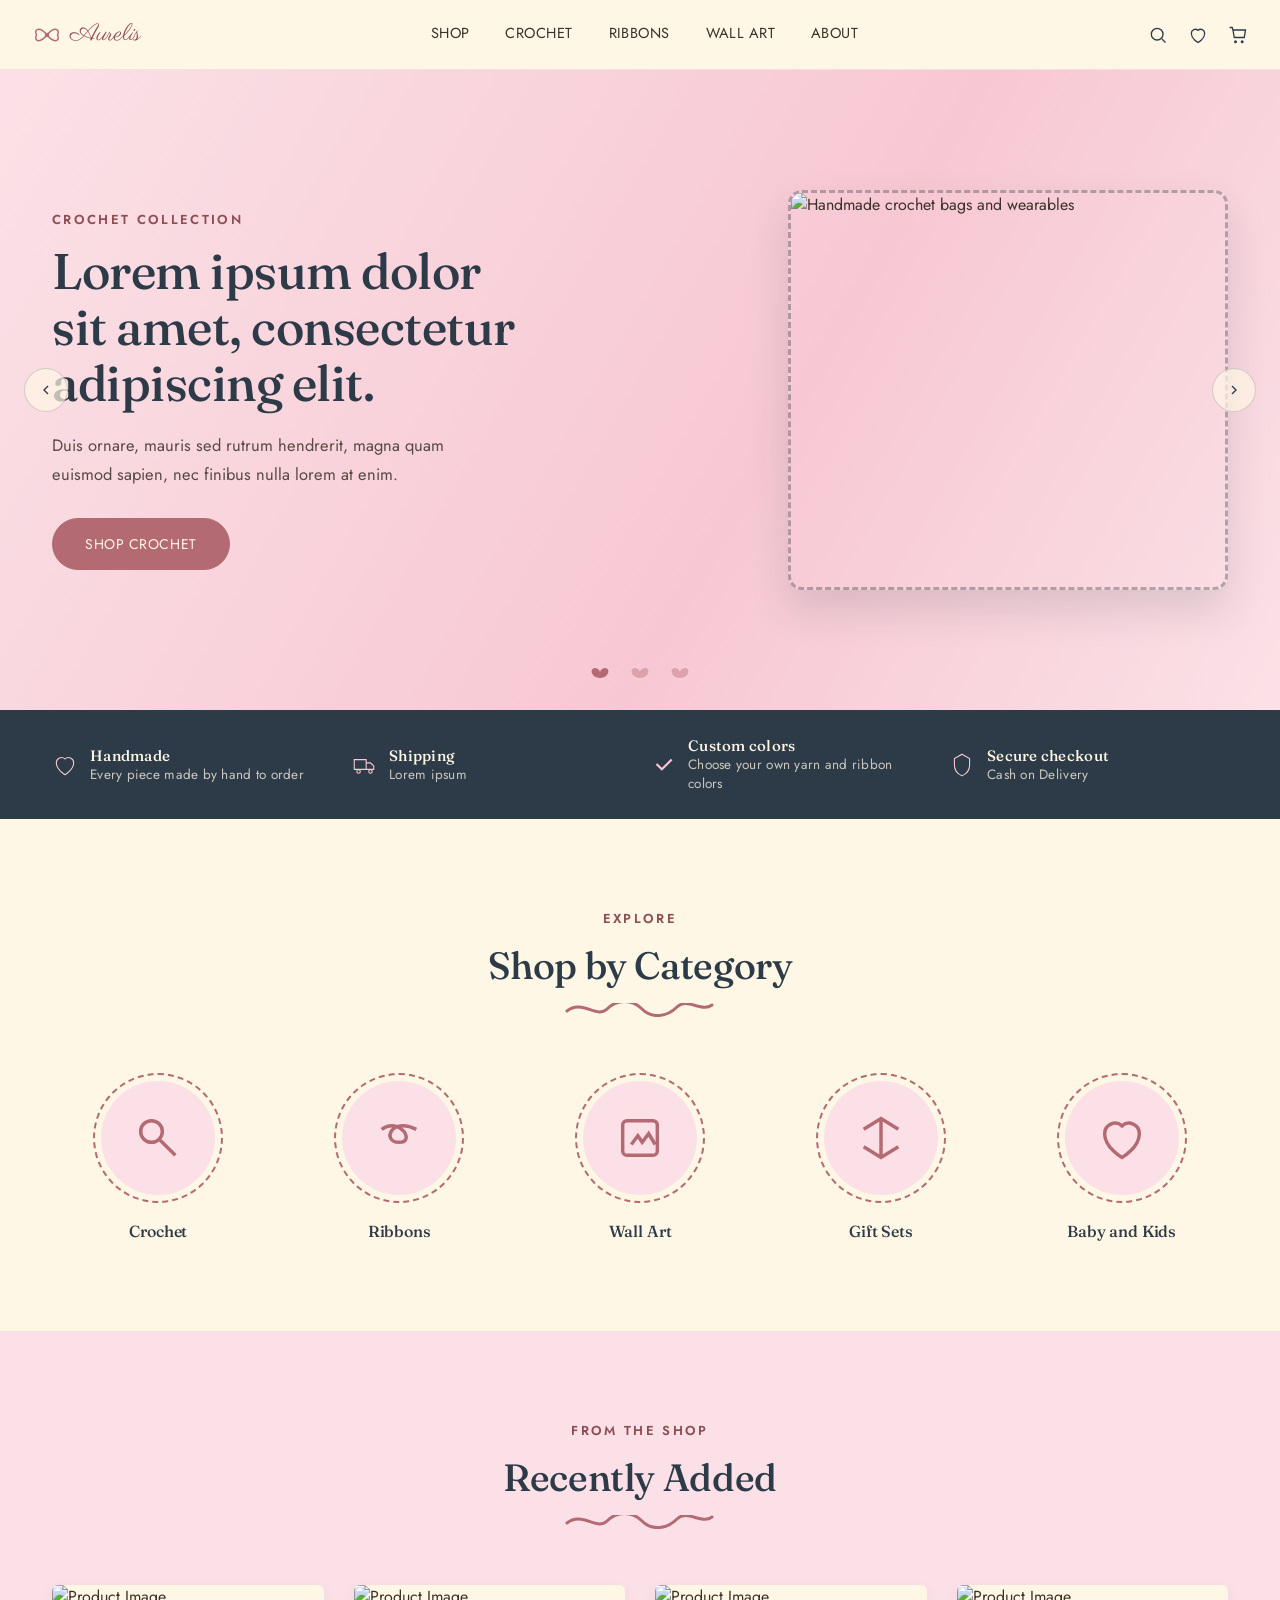
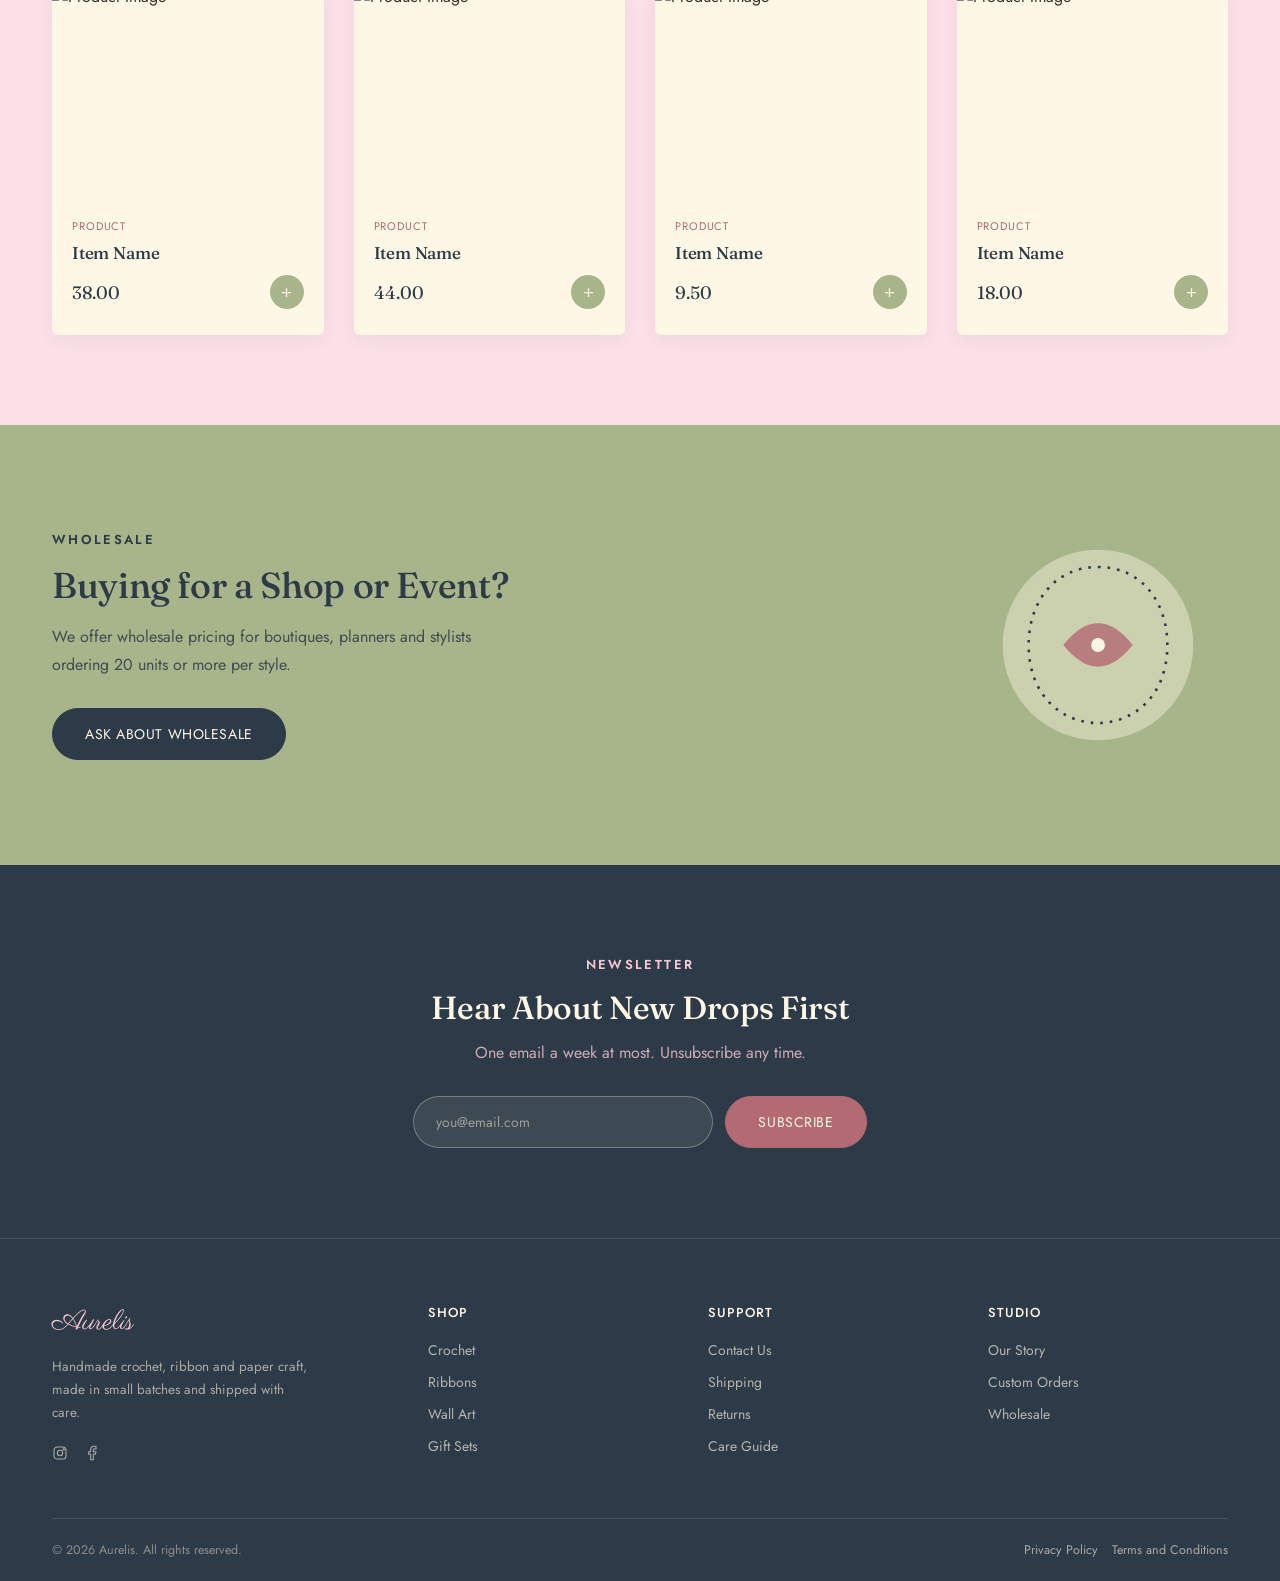
==== index.html @ 4cad4332 "Aurelis Initiation" ====
<!DOCTYPE html>
<html lang="en">
<head>
<meta charset="UTF-8">
<meta name="viewport" content="width=device-width, initial-scale=1.0">
<title>Handmade Crochet, Ribbon and Craft</title>
<link rel="preconnect" href="https://fonts.googleapis.com">
<link rel="preconnect" href="https://fonts.gstatic.com" crossorigin>
<link href="https://fonts.googleapis.com/css2?family=Fraunces:opsz,wght@9..144,300;9..144,500;9..144,600&family=Parisienne&family=Jost:wght@300;400;500;600&display=swap" rel="stylesheet">
<link rel="stylesheet" href="styles.css">
</head>
<body data-page="home">

<header>
  <div class="nav-row">
    <div class="logo">
      <svg viewBox="0 0 40 40" fill="none"><path d="M20 20 C10 8, 2 12, 6 20 C2 28, 10 32, 20 20 C30 32, 38 28, 34 20 C38 12, 30 8, 20 20Z" stroke="#B46A72" stroke-width="2"/><circle cx="20" cy="20" r="3" fill="#B46A72"/></svg>
      <span data-bind="site.brandName"></span>
    </div>
    <nav class="links" data-list="nav-links"></nav>
    <div class="nav-icons">
      <svg viewBox="0 0 24 24" fill="none" stroke-width="1.6"><circle cx="11" cy="11" r="7"/><path d="M21 21l-4.35-4.35"/></svg>
      <svg viewBox="0 0 24 24" fill="none" stroke-width="1.6"><path d="M12 21s-8-4.6-8-11a4.8 4.8 0 018-3.6A4.8 4.8 0 0120 10c0 6.4-8 11-8 11z"/></svg>
      <svg viewBox="0 0 24 24" fill="none" stroke-width="1.6"><path d="M6 6h15l-1.5 9h-12z"/><path d="M6 6L5 3H2"/><circle cx="9" cy="20" r="1"/><circle cx="17" cy="20" r="1"/></svg>
    </div>
  </div>
</header>

<!-- ===================== HERO CAROUSEL ===================== -->
<div class="hero">
  <div class="slides" id="slides">

    <div class="slide slide1">
      <div class="wrap">
        <div class="slide-text">
          <span class="eyebrow" data-bind="hero.slides.0.eyebrow"></span>
          <h1 data-bind="hero.slides.0.heading"></h1>
          <p data-bind="hero.slides.0.body"></p>
          <a class="btn" data-bind="hero.slides.0.ctaText" data-bind-href="hero.slides.0.ctaHref"></a>
        </div>
        <div class="hero-art">
          <img data-bind-src="hero.slides.0.image" data-bind-alt="hero.slides.0.imageAlt" alt="">
        </div>
      </div>
    </div>

    <div class="slide slide2">
      <div class="wrap">
        <div class="slide-text">
          <span class="eyebrow" data-bind="hero.slides.1.eyebrow"></span>
          <h1 data-bind="hero.slides.1.heading"></h1>
          <p data-bind="hero.slides.1.body"></p>
          <a class="btn outline" data-bind="hero.slides.1.ctaText" data-bind-href="hero.slides.1.ctaHref"></a>
        </div>
        <div class="hero-art">
          <img data-bind-src="hero.slides.1.image" data-bind-alt="hero.slides.1.imageAlt" alt="">
        </div>
      </div>
    </div>

    <div class="slide slide3">
      <div class="wrap">
        <div class="slide-text">
          <span class="eyebrow" data-bind="hero.slides.2.eyebrow"></span>
          <h1 data-bind="hero.slides.2.heading"></h1>
          <p data-bind="hero.slides.2.body"></p>
          <a class="btn" data-bind="hero.slides.2.ctaText" data-bind-href="hero.slides.2.ctaHref"></a>
        </div>
        <div class="hero-art">
          <img data-bind-src="hero.slides.2.image" data-bind-alt="hero.slides.2.imageAlt" alt="">
        </div>
      </div>
    </div>

  </div>

  <div class="hero-nav-btn prev" onclick="moveSlide(-1)" role="button" aria-label="Previous slide">
    <svg viewBox="0 0 24 24" fill="none" stroke="#2D3A47" stroke-width="2"><path d="M15 18l-6-6 6-6"/></svg>
  </div>
  <div class="hero-nav-btn next" onclick="moveSlide(1)" role="button" aria-label="Next slide">
    <svg viewBox="0 0 24 24" fill="none" stroke="#2D3A47" stroke-width="2"><path d="M9 18l6-6-6-6"/></svg>
  </div>

  <div class="dots">
    <div class="dot active" onclick="goToSlide(0)" role="button" aria-label="Show slide 1"><svg viewBox="0 0 26 14"><path d="M13 12C4 12 2 2 8 2c4 0 5 4 5 4s1-4 5-4c6 0 4 10-5 10Z" fill="#B46A72"/></svg></div>
    <div class="dot" onclick="goToSlide(1)" role="button" aria-label="Show slide 2"><svg viewBox="0 0 26 14"><path d="M13 12C4 12 2 2 8 2c4 0 5 4 5 4s1-4 5-4c6 0 4 10-5 10Z" fill="#B46A72"/></svg></div>
    <div class="dot" onclick="goToSlide(2)" role="button" aria-label="Show slide 3"><svg viewBox="0 0 26 14"><path d="M13 12C4 12 2 2 8 2c4 0 5 4 5 4s1-4 5-4c6 0 4 10-5 10Z" fill="#B46A72"/></svg></div>
  </div>
</div>

<!-- ===================== TRUST STRIP ===================== -->
<div class="trust">
  <div class="wrap" data-list="trust"></div>
</div>

<!-- ===================== CATEGORIES ===================== -->
<section class="categories" id="shop">
  <div class="wrap">
    <div class="sec-head">
      <span class="eyebrow" data-bind="categoriesSection.eyebrow"></span>
      <h2 data-bind="categoriesSection.heading"></h2>
      <svg class="ribbon-underline" viewBox="0 0 150 14"><path d="M2 8c15 -12 30 8 40 -2s25 -10 35 0 25 8 35 -2 25 6 35 -2"/></svg>
    </div>
    <div class="cat-grid" data-list="categories"></div>
  </div>
</section>

<!-- ===================== PRODUCTS ===================== -->
<section class="products" id="crochet">
  <div class="wrap">
    <div class="sec-head">
      <span class="eyebrow" data-bind="productsSection.eyebrow"></span>
      <h2 data-bind="productsSection.heading"></h2>
      <svg class="ribbon-underline" viewBox="0 0 150 14"><path d="M2 8c15 -12 30 8 40 -2s25 -10 35 0 25 8 35 -2 25 6 35 -2"/></svg>
    </div>
    <div class="product-grid" data-list="products"></div>
  </div>
</section>

<!-- ===================== PROMO ===================== -->
<section class="promo" id="custom">
  <div class="wrap">
    <div class="promo-text">
      <span class="eyebrow" data-bind="promo.eyebrow"></span>
      <h2 data-bind="promo.heading"></h2>
      <p data-bind="promo.body"></p>
      <a href="#" class="btn" style="background:var(--midnight); border-color:var(--midnight);" data-bind="promo.ctaText" data-bind-href="promo.ctaHref"></a>
    </div>
    <div class="promo-art">
      <svg viewBox="0 0 300 300" fill="none">
        <circle cx="150" cy="150" r="110" fill="#FFF7E6" opacity="0.4"/>
        <path d="M150 60 C 200 60 230 100 230 150 C 230 210 190 240 150 240 C 110 240 70 210 70 150 C 70 100 100 60 150 60Z" stroke="#2D3A47" stroke-width="3" stroke-dasharray="3 8" fill="none"/>
        <path d="M110 150 q40 -50 80 0 q-40 50 -80 0Z" fill="#B46A72" opacity="0.8"/>
        <circle cx="150" cy="150" r="8" fill="#FFF7E6"/>
      </svg>
    </div>
  </div>
</section>

<!-- ===================== NEWSLETTER ===================== -->
<section class="newsletter" id="about">
  <div class="wrap">
    <span class="eyebrow" style="color:var(--blush);" data-bind="newsletter.eyebrow"></span>
    <h2 data-bind="newsletter.heading"></h2>
    <p data-bind="newsletter.body"></p>
    <div class="news-form">
      <input type="email" data-bind-placeholder="newsletter.placeholder">
      <a href="#" class="btn" data-bind="newsletter.ctaText"></a>
    </div>
  </div>
</section>

<!-- ===================== FOOTER ===================== -->
<footer>
  <div class="wrap">
    <div class="foot-grid">
      <div>
        <div class="foot-logo" data-bind="site.brandName"></div>
        <p data-bind="site.footerTagline"></p>
        <div class="foot-socials" style="margin-top:20px;">
          <svg viewBox="0 0 24 24" fill="none" stroke-width="1.6"><rect x="3" y="3" width="18" height="18" rx="5"/><circle cx="12" cy="12" r="4"/><circle cx="17.5" cy="6.5" r="1"/></svg>
          <svg viewBox="0 0 24 24" fill="none" stroke-width="1.6"><path d="M18 2h-3a5 5 0 00-5 5v3H7v4h3v8h4v-8h3l1-4h-4V7a1 1 0 011-1h3z"/></svg>
        </div>
      </div>
      <div style="display:contents;" data-list="footer-columns"></div>
    </div>
    <div class="foot-bottom">
      <span>&copy; <span data-bind="site.copyrightText"></span></span>
      <div class="foot-legal" data-list="legal-links"></div>
    </div>
  </div>
</footer>

<script src="script.js"></script>
</body>
</html>
---- styles.css ----
:root{
  --cream:#FFF7E6;
  --blush:#F7C8D3;
  --blush-soft:#FBE1E7;
  --rosewood:#B46A72;
  --rosewood-deep:#8f4d55;
  --sage:#A8B58A;
  --sage-deep:#8a9970;
  --mist:#A9B7C6;
  --midnight:#2D3A47;
  --ink:#3a3128;
}
*{box-sizing:border-box; margin:0; padding:0;}
html{scroll-behavior:smooth;}
body{
  background:var(--cream);
  color:var(--ink);
  font-family:'Jost', sans-serif;
  font-weight:400;
  overflow-x:hidden;
}
h1,h2,h3{
  font-family:'Fraunces', serif;
  font-weight:500;
  letter-spacing:-0.01em;
  color:var(--midnight);
}
.script{
  font-family:'Parisienne', cursive;
  font-weight:400;
}
a{color:inherit; text-decoration:none;}
img,svg{display:block; max-width:100%;}
.wrap{max-width:1240px; margin:0 auto; padding:0 32px;}

/* ---------- ribbon underline signature ---------- */
.ribbon-underline{
  display:block;
  width:150px;
  height:14px;
  margin:14px auto 0;
}
.ribbon-underline path{stroke:var(--rosewood); stroke-width:3; fill:none; stroke-linecap:round;}

/* =================== HEADER =================== */
header{
  position:sticky; top:0; z-index:100;
  background:rgba(255,247,230,0.92);
  backdrop-filter:blur(6px);
  border-bottom:1px solid rgba(180,106,114,0.15);
}
.nav-row{
  display:flex; align-items:center; justify-content:space-between;
  padding:18px 32px;
}
.logo{
  font-family:'Parisienne', cursive;
  font-size:24px;
  color:var(--rosewood-deep);
  display:flex; align-items:center; gap:8px;
}
.logo svg{width:30px; height:30px;}
nav.links{display:flex; gap:36px; font-size:14.5px; letter-spacing:0.03em; text-transform:uppercase;}
nav.links a{position:relative; padding-bottom:4px; transition:color .2s;}
nav.links a::after{
  content:''; position:absolute; left:0; bottom:0; height:1.5px; width:0;
  background:var(--rosewood); transition:width .25s ease;
}
nav.links a:hover{color:var(--rosewood-deep);}
nav.links a:hover::after{width:100%;}
.nav-icons{display:flex; align-items:center; gap:20px;}
.nav-icons svg{width:20px; height:20px; stroke:var(--midnight); cursor:pointer; transition:stroke .2s;}
.nav-icons svg:hover{stroke:var(--rosewood);}

/* =================== HERO CAROUSEL =================== */
.hero{
  position:relative;
  overflow:hidden;
  height:640px;
}
.slides{
  display:flex; height:100%;
  transition:transform .9s cubic-bezier(.65,0,.35,1);
}
.slide{
  min-width:100%; height:100%;
  display:flex; align-items:center;
  position:relative;
}
.slide .wrap{display:flex; align-items:center; justify-content:space-between; width:100%; gap:40px;}
.slide-text{max-width:480px; position:relative; z-index:3;}
.eyebrow{
  font-size:13px; letter-spacing:0.18em; text-transform:uppercase;
  color:var(--rosewood-deep); font-weight:600; margin-bottom:14px; display:block;
}
.slide-text h1{font-size:50px; line-height:1.12; font-weight:500;}
.slide-text p{margin-top:20px; font-size:16.5px; line-height:1.7; max-width:400px; opacity:0.85;}
.btn{
  display:inline-flex; align-items:center; gap:8px;
  margin-top:30px; padding:15px 32px;
  background:var(--rosewood); color:var(--cream);
  border-radius:999px; font-size:14px; letter-spacing:0.04em; text-transform:uppercase;
  border:1.5px solid var(--rosewood);
  transition:background-color .2s ease, color .2s ease; cursor:pointer;
}
.btn:hover{background:transparent; color:var(--rosewood-deep);}
.btn.outline{background:transparent; color:var(--midnight); border-color:var(--midnight);}
.btn.outline:hover{background:var(--midnight); color:var(--cream);}

.slide1{background:linear-gradient(120deg, var(--blush-soft) 0%, var(--blush) 60%, var(--blush-soft) 100%);}
.slide2{background:linear-gradient(120deg, #eef1e6 0%, var(--sage) 75%, #eef1e6 100%);}
.slide3{background:linear-gradient(120deg, #eef2f5 0%, var(--mist) 75%, #eef2f5 100%);}

.hero-art{
  width:440px; height:400px; position:relative; z-index:2;
  border-radius:14px; overflow:hidden;
  border:3px dashed rgba(45,58,71,0.35);
  box-shadow:0 20px 40px rgba(45,58,71,0.14);
}
.hero-art img{width:100%; height:100%; object-fit:cover; display:block;}

.dots{
  position:absolute; bottom:30px; left:50%; transform:translateX(-50%);
  display:flex; gap:14px; z-index:5;
}
.dot{width:26px; height:14px; cursor:pointer; opacity:0.4; transition:opacity .25s ease;}
.dot.active{opacity:1;}
.dot svg{width:100%; height:100%;}

.hero-nav-btn{
  position:absolute; top:50%; transform:translateY(-50%);
  width:44px; height:44px; border-radius:50%;
  background:rgba(255,247,230,0.7); border:1px solid rgba(45,58,71,0.2);
  display:flex; align-items:center; justify-content:center; cursor:pointer;
  z-index:5; transition:background-color .2s ease;
}
.hero-nav-btn:hover{background:rgba(255,247,230,0.95);}
.hero-nav-btn.prev{left:24px;}
.hero-nav-btn.next{right:24px;}
.hero-nav-btn svg{width:16px; height:16px;}

/* =================== TRUST STRIP =================== */
.trust{
  background:var(--midnight); color:var(--cream);
  padding:26px 0;
}
.trust .wrap{display:flex; justify-content:space-between; flex-wrap:wrap; gap:20px;}
.trust-item{display:flex; align-items:center; gap:12px; font-size:13.5px; letter-spacing:0.02em; flex:1; min-width:220px;}
.trust-item svg{width:26px; height:26px; flex-shrink:0; stroke:var(--blush); fill:none;}
.trust-item strong{display:block; font-family:'Fraunces',serif; font-weight:500; font-size:15px; color:var(--cream);}
.trust-item span{opacity:0.75;}

/* =================== SECTION HEADERS =================== */
section{padding:90px 0;}
.sec-head{text-align:center; margin-bottom:56px;}
.sec-head .eyebrow{text-align:center;}
.sec-head h2{font-size:38px;}

/* =================== CATEGORIES =================== */
.categories{background:var(--cream);}
.cat-grid{display:grid; grid-template-columns:repeat(5,1fr); gap:28px;}
.cat-card{text-align:center; cursor:pointer;}
.cat-circle{
  width:130px; height:130px; border-radius:50%; margin:0 auto 18px;
  display:flex; align-items:center; justify-content:center;
  border:2px dashed var(--rosewood); padding:6px;
  transition:transform .25s ease;
}
.cat-card:hover .cat-circle{transform:scale(1.05);}
.cat-circle-inner{
  width:100%; height:100%; border-radius:50%;
  display:flex; align-items:center; justify-content:center;
}
.cat-circle-inner svg{width:52px; height:52px;}
.cat-card h3{font-size:16px; font-weight:500;}

/* =================== PRODUCT GRID =================== */
.products{background:var(--blush-soft); position:relative;}
.product-grid{display:grid; grid-template-columns:repeat(4,1fr); gap:30px;}
.product-card{
  background:var(--cream); border-radius:6px; overflow:hidden;
  position:relative; padding-bottom:26px;
  box-shadow:0 6px 18px rgba(45,58,71,0.06);
  transition:transform .25s ease, box-shadow .25s ease;
}
.product-card:hover{transform:translateY(-4px); box-shadow:0 14px 26px rgba(180,106,114,0.16);}
.product-photo{
  height:210px; position:relative; overflow:hidden;
}
.product-photo img{width:100%; height:100%; object-fit:cover; display:block; transition:transform .3s ease;}
.product-card:hover .product-photo img{transform:scale(1.04);}
.heart{
  position:absolute; top:14px; right:14px; width:32px; height:32px; border-radius:50%;
  background:rgba(255,247,230,0.85); display:flex; align-items:center; justify-content:center;
  cursor:pointer;
}
.heart svg{width:16px; height:16px; stroke:var(--rosewood); fill:none;}
.tag{
  position:absolute; top:14px; left:0; background:var(--rosewood); color:var(--cream);
  font-size:11px; letter-spacing:0.04em; text-transform:uppercase; padding:5px 14px 5px 12px;
  border-radius:0 999px 999px 0;
}
.product-info{padding:18px 20px 0;}
.product-info .cat-label{font-size:11px; text-transform:uppercase; letter-spacing:0.08em; color:var(--rosewood-deep); opacity:0.8;}
.product-info h3{font-size:17px; margin-top:6px; font-weight:500;}
.price-row{display:flex; align-items:center; justify-content:space-between; margin-top:12px;}
.price{font-family:'Fraunces',serif; font-size:18px; color:var(--midnight);}
.add-btn{
  width:34px; height:34px; border-radius:50%; background:var(--sage);
  display:flex; align-items:center; justify-content:center; cursor:pointer; transition:background-color .2s ease;
}
.add-btn:hover{background:var(--sage-deep);}
.add-btn svg{width:15px; height:15px; stroke:var(--cream);}

/* =================== PROMO BANNER =================== */
.promo{background:var(--sage); position:relative; overflow:hidden;}
.promo .wrap{display:flex; align-items:center; justify-content:space-between; gap:40px;}
.promo-text{max-width:480px;}
.promo-text .eyebrow{color:var(--midnight);}
.promo-text h2{font-size:36px; color:var(--midnight);}
.promo-text p{margin-top:16px; font-size:16px; color:var(--midnight); opacity:0.85; line-height:1.7;}
.promo-art{width:260px; height:260px;}

/* =================== NEWSLETTER =================== */
.newsletter{
  background:var(--midnight); text-align:center; position:relative; overflow:hidden;
}
.newsletter h2{color:var(--cream); font-size:32px;}
.newsletter p{color:var(--blush); opacity:0.8; margin-top:14px; max-width:440px; margin-left:auto; margin-right:auto;}
.news-form{
  display:flex; justify-content:center; gap:12px; margin-top:32px; flex-wrap:wrap;
}
.news-form input{
  padding:15px 22px; border-radius:999px; border:1px solid rgba(255,247,230,0.3);
  background:rgba(255,247,230,0.08); color:var(--cream); font-family:'Jost',sans-serif; width:300px; font-size:14px;
}
.news-form input::placeholder{color:rgba(255,247,230,0.5);}
.news-form .btn{margin-top:0;}

/* =================== FOOTER =================== */
footer{background:var(--midnight); border-top:1px solid rgba(255,247,230,0.12); padding-top:64px;}
.foot-grid{display:grid; grid-template-columns:1.4fr 1fr 1fr 1fr; gap:40px; padding-bottom:50px;}
.foot-logo{font-family:'Parisienne',cursive; font-size:28px; color:var(--blush);}
.foot-grid > div > p{color:rgba(255,247,230,0.6); font-size:13.5px; line-height:1.7; margin-top:14px; max-width:260px;}
.foot-col h4{color:var(--cream); font-size:13px; letter-spacing:0.08em; text-transform:uppercase; margin-bottom:18px; font-weight:500; font-family:'Jost',sans-serif;}
.foot-col a{display:block; color:rgba(255,247,230,0.65); font-size:14px; margin-bottom:12px; transition:color .2s ease;}
.foot-col a:hover{color:var(--blush);}
.foot-bottom{
  border-top:1px solid rgba(255,247,230,0.12); padding:22px 0; display:flex; justify-content:space-between; flex-wrap:wrap; gap:10px;
  font-size:12.5px; color:rgba(255,247,230,0.45);
}
.foot-legal a{color:rgba(255,247,230,0.6); margin-left:14px; transition:color .2s ease;}
.foot-legal a:first-child{margin-left:0;}
.foot-legal a:hover{color:var(--blush);}
.foot-socials{display:flex; gap:16px;}
.foot-socials svg{width:16px; height:16px; stroke:rgba(255,247,230,0.6);}

/* =================== LEGAL PAGES =================== */
.legal-hero{background:var(--blush-soft); padding:70px 0 50px; text-align:center;}
.legal-hero h1{font-size:42px;}
.legal-hero .effective-date{margin-top:12px; font-size:13.5px; opacity:0.7; letter-spacing:0.03em;}
.legal-notice{
  max-width:760px; margin:34px auto 0; background:rgba(180,106,114,0.1);
  border:1px solid rgba(180,106,114,0.3); border-radius:10px; padding:18px 22px;
  font-size:13.5px; line-height:1.7; text-align:left; color:var(--rosewood-deep);
}
.legal-body{max-width:760px; margin:0 auto; padding:70px 32px;}
.legal-section{margin-bottom:40px;}
.legal-section h2{font-size:22px; margin-bottom:12px;}
.legal-section p{font-size:15px; line-height:1.8; color:var(--ink); opacity:0.9;}
.back-link{display:inline-block; margin-bottom:20px; font-size:13.5px; text-transform:uppercase; letter-spacing:0.05em; color:var(--rosewood-deep);}

@media(max-width:1024px){
  .cat-grid{grid-template-columns:repeat(3,1fr);}
  .product-grid{grid-template-columns:repeat(2,1fr);}
  .foot-grid{grid-template-columns:1fr 1fr;}
  nav.links{display:none;}
  .slide-text h1{font-size:36px;}
  .hero{height:auto; padding:80px 0;}
  .slide .wrap{flex-direction:column; text-align:center;}
  .slide-text{margin:0 auto;}
  .promo .wrap{flex-direction:column; text-align:center;}
  .foot-bottom{flex-direction:column; text-align:center;}
}
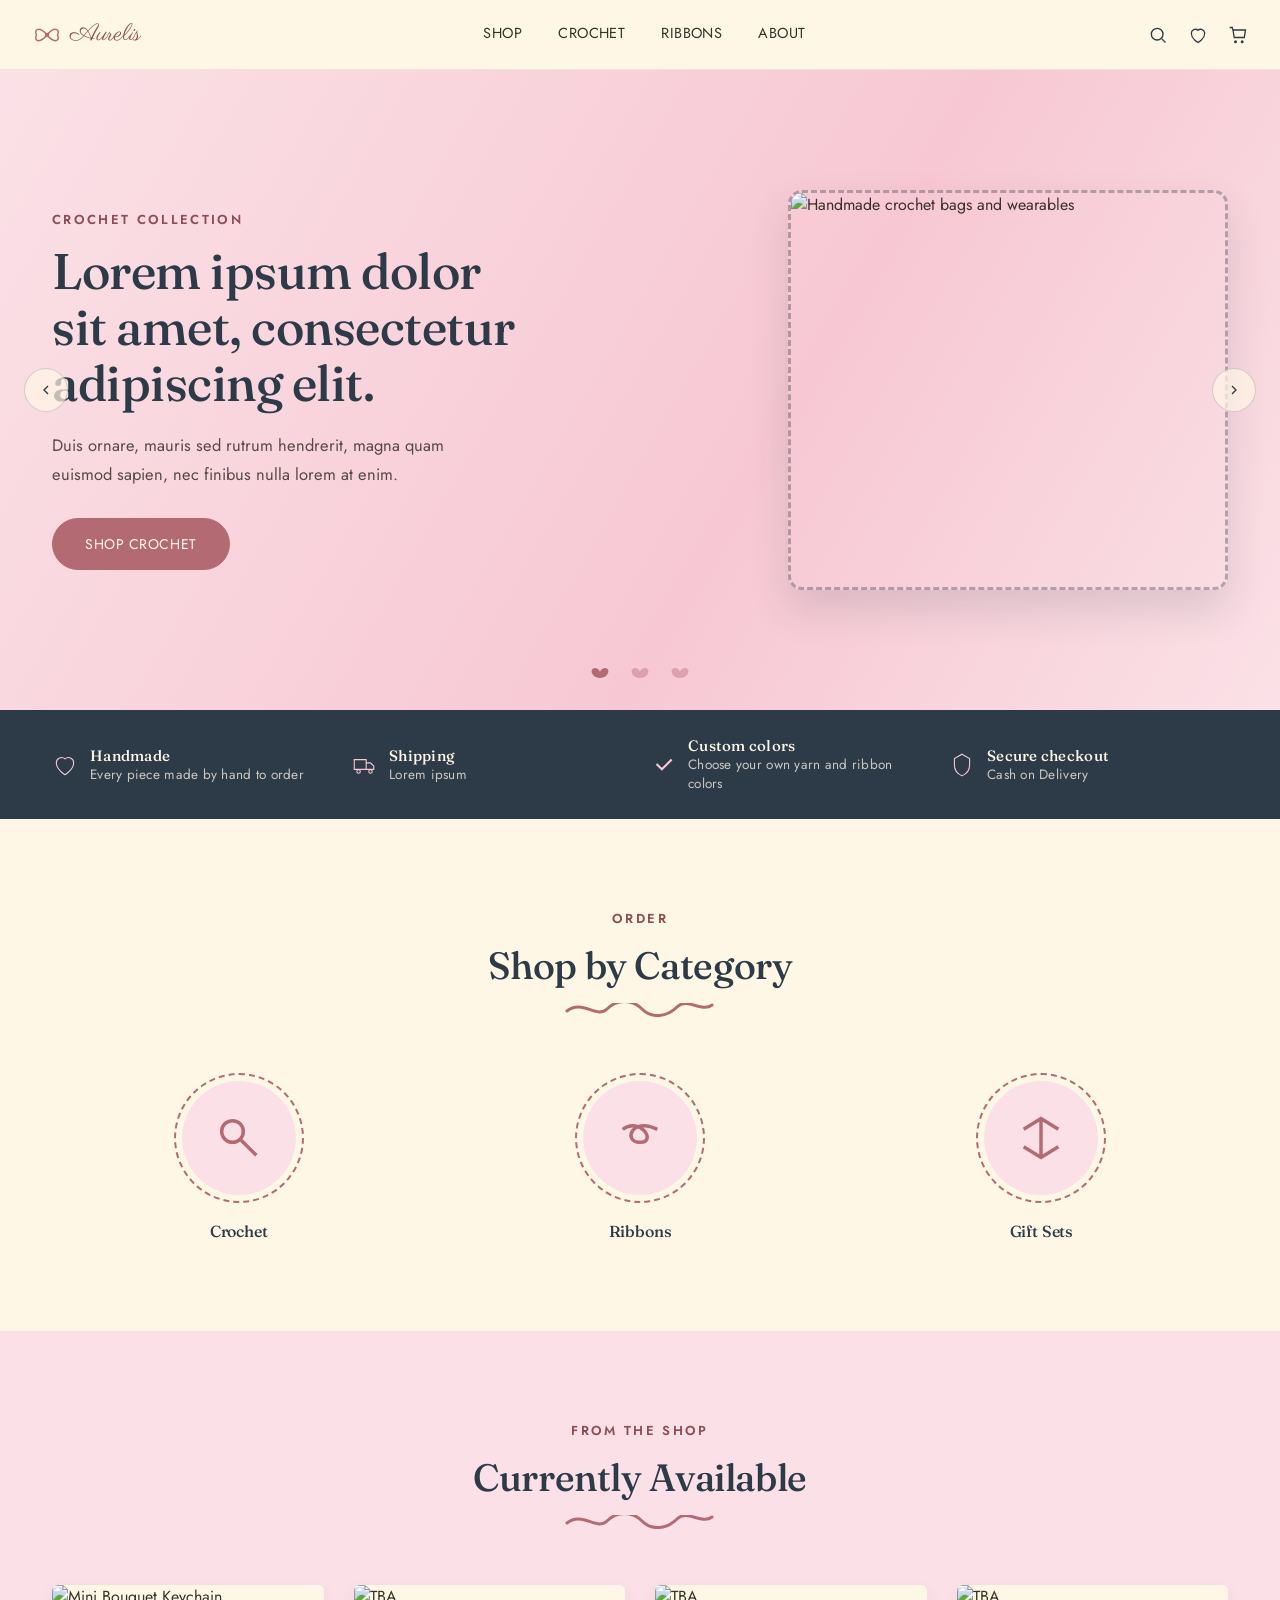
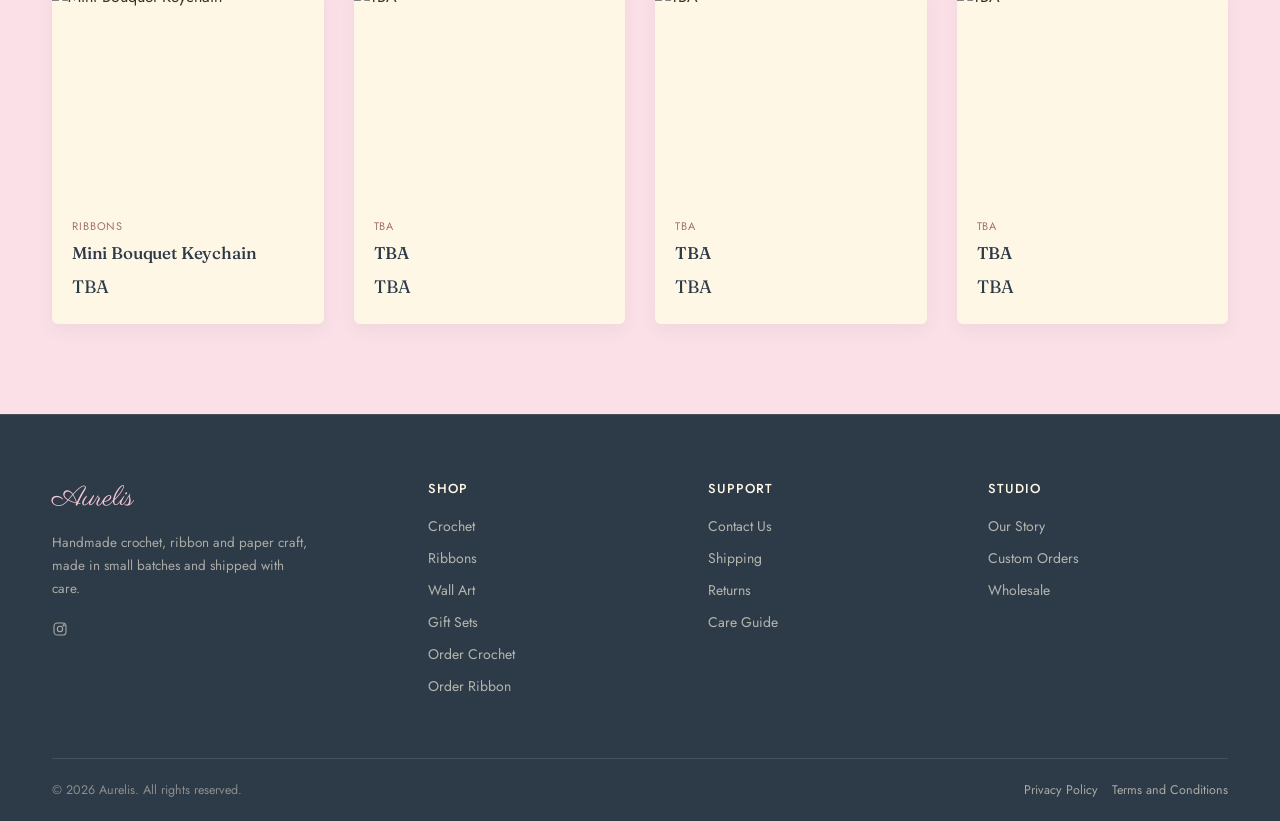
==== commit 04fe275d: "Working UI" ====
--- a/index.html
+++ b/index.html
@@ -117,39 +117,6 @@
   </div>
 </section>
 
-<!-- ===================== PROMO ===================== -->
-<section class="promo" id="custom">
-  <div class="wrap">
-    <div class="promo-text">
-      <span class="eyebrow" data-bind="promo.eyebrow"></span>
-      <h2 data-bind="promo.heading"></h2>
-      <p data-bind="promo.body"></p>
-      <a href="#" class="btn" style="background:var(--midnight); border-color:var(--midnight);" data-bind="promo.ctaText" data-bind-href="promo.ctaHref"></a>
-    </div>
-    <div class="promo-art">
-      <svg viewBox="0 0 300 300" fill="none">
-        <circle cx="150" cy="150" r="110" fill="#FFF7E6" opacity="0.4"/>
-        <path d="M150 60 C 200 60 230 100 230 150 C 230 210 190 240 150 240 C 110 240 70 210 70 150 C 70 100 100 60 150 60Z" stroke="#2D3A47" stroke-width="3" stroke-dasharray="3 8" fill="none"/>
-        <path d="M110 150 q40 -50 80 0 q-40 50 -80 0Z" fill="#B46A72" opacity="0.8"/>
-        <circle cx="150" cy="150" r="8" fill="#FFF7E6"/>
-      </svg>
-    </div>
-  </div>
-</section>
-
-<!-- ===================== NEWSLETTER ===================== -->
-<section class="newsletter" id="about">
-  <div class="wrap">
-    <span class="eyebrow" style="color:var(--blush);" data-bind="newsletter.eyebrow"></span>
-    <h2 data-bind="newsletter.heading"></h2>
-    <p data-bind="newsletter.body"></p>
-    <div class="news-form">
-      <input type="email" data-bind-placeholder="newsletter.placeholder">
-      <a href="#" class="btn" data-bind="newsletter.ctaText"></a>
-    </div>
-  </div>
-</section>
-
 <!-- ===================== FOOTER ===================== -->
 <footer>
   <div class="wrap">
@@ -158,8 +125,7 @@
         <div class="foot-logo" data-bind="site.brandName"></div>
         <p data-bind="site.footerTagline"></p>
         <div class="foot-socials" style="margin-top:20px;">
-          <svg viewBox="0 0 24 24" fill="none" stroke-width="1.6"><rect x="3" y="3" width="18" height="18" rx="5"/><circle cx="12" cy="12" r="4"/><circle cx="17.5" cy="6.5" r="1"/></svg>
-          <svg viewBox="0 0 24 24" fill="none" stroke-width="1.6"><path d="M18 2h-3a5 5 0 00-5 5v3H7v4h3v8h4v-8h3l1-4h-4V7a1 1 0 011-1h3z"/></svg>
+          <a href="https://www.instagram.com/aurelis_craft/" target="_blank"><svg viewBox="0 0 24 24" fill="none" stroke-width="1.6"><rect x="3" y="3" width="18" height="18" rx="5"/><circle cx="12" cy="12" r="4"/><circle cx="17.5" cy="6.5" r="1"/></svg></a>
         </div>
       </div>
       <div style="display:contents;" data-list="footer-columns"></div>
--- a/styles.css
+++ b/styles.css
@@ -32,7 +32,7 @@
 a{color:inherit; text-decoration:none;}
 img,svg{display:block; max-width:100%;}
 .wrap{max-width:1240px; margin:0 auto; padding:0 32px;}
-
+ 
 /* ---------- ribbon underline signature ---------- */
 .ribbon-underline{
   display:block;
@@ -41,7 +41,7 @@
   margin:14px auto 0;
 }
 .ribbon-underline path{stroke:var(--rosewood); stroke-width:3; fill:none; stroke-linecap:round;}
-
+ 
 /* =================== HEADER =================== */
 header{
   position:sticky; top:0; z-index:100;
@@ -71,7 +71,7 @@
 .nav-icons{display:flex; align-items:center; gap:20px;}
 .nav-icons svg{width:20px; height:20px; stroke:var(--midnight); cursor:pointer; transition:stroke .2s;}
 .nav-icons svg:hover{stroke:var(--rosewood);}
-
+ 
 /* =================== HERO CAROUSEL =================== */
 .hero{
   position:relative;
@@ -106,11 +106,11 @@
 .btn:hover{background:transparent; color:var(--rosewood-deep);}
 .btn.outline{background:transparent; color:var(--midnight); border-color:var(--midnight);}
 .btn.outline:hover{background:var(--midnight); color:var(--cream);}
-
+ 
 .slide1{background:linear-gradient(120deg, var(--blush-soft) 0%, var(--blush) 60%, var(--blush-soft) 100%);}
 .slide2{background:linear-gradient(120deg, #eef1e6 0%, var(--sage) 75%, #eef1e6 100%);}
 .slide3{background:linear-gradient(120deg, #eef2f5 0%, var(--mist) 75%, #eef2f5 100%);}
-
+ 
 .hero-art{
   width:440px; height:400px; position:relative; z-index:2;
   border-radius:14px; overflow:hidden;
@@ -118,7 +118,7 @@
   box-shadow:0 20px 40px rgba(45,58,71,0.14);
 }
 .hero-art img{width:100%; height:100%; object-fit:cover; display:block;}
-
+ 
 .dots{
   position:absolute; bottom:30px; left:50%; transform:translateX(-50%);
   display:flex; gap:14px; z-index:5;
@@ -126,7 +126,7 @@
 .dot{width:26px; height:14px; cursor:pointer; opacity:0.4; transition:opacity .25s ease;}
 .dot.active{opacity:1;}
 .dot svg{width:100%; height:100%;}
-
+ 
 .hero-nav-btn{
   position:absolute; top:50%; transform:translateY(-50%);
   width:44px; height:44px; border-radius:50%;
@@ -138,7 +138,7 @@
 .hero-nav-btn.prev{left:24px;}
 .hero-nav-btn.next{right:24px;}
 .hero-nav-btn svg{width:16px; height:16px;}
-
+ 
 /* =================== TRUST STRIP =================== */
 .trust{
   background:var(--midnight); color:var(--cream);
@@ -149,16 +149,16 @@
 .trust-item svg{width:26px; height:26px; flex-shrink:0; stroke:var(--blush); fill:none;}
 .trust-item strong{display:block; font-family:'Fraunces',serif; font-weight:500; font-size:15px; color:var(--cream);}
 .trust-item span{opacity:0.75;}
-
+ 
 /* =================== SECTION HEADERS =================== */
 section{padding:90px 0;}
 .sec-head{text-align:center; margin-bottom:56px;}
 .sec-head .eyebrow{text-align:center;}
 .sec-head h2{font-size:38px;}
-
+ 
 /* =================== CATEGORIES =================== */
 .categories{background:var(--cream);}
-.cat-grid{display:grid; grid-template-columns:repeat(5,1fr); gap:28px;}
+.cat-grid{display:grid; grid-template-columns:repeat(3,1fr); gap:28px;}
 .cat-card{text-align:center; cursor:pointer;}
 .cat-circle{
   width:130px; height:130px; border-radius:50%; margin:0 auto 18px;
@@ -173,7 +173,7 @@
 }
 .cat-circle-inner svg{width:52px; height:52px;}
 .cat-card h3{font-size:16px; font-weight:500;}
-
+ 
 /* =================== PRODUCT GRID =================== */
 .products{background:var(--blush-soft); position:relative;}
 .product-grid{display:grid; grid-template-columns:repeat(4,1fr); gap:30px;}
@@ -205,37 +205,6 @@
 .product-info h3{font-size:17px; margin-top:6px; font-weight:500;}
 .price-row{display:flex; align-items:center; justify-content:space-between; margin-top:12px;}
 .price{font-family:'Fraunces',serif; font-size:18px; color:var(--midnight);}
-.add-btn{
-  width:34px; height:34px; border-radius:50%; background:var(--sage);
-  display:flex; align-items:center; justify-content:center; cursor:pointer; transition:background-color .2s ease;
-}
-.add-btn:hover{background:var(--sage-deep);}
-.add-btn svg{width:15px; height:15px; stroke:var(--cream);}
-
-/* =================== PROMO BANNER =================== */
-.promo{background:var(--sage); position:relative; overflow:hidden;}
-.promo .wrap{display:flex; align-items:center; justify-content:space-between; gap:40px;}
-.promo-text{max-width:480px;}
-.promo-text .eyebrow{color:var(--midnight);}
-.promo-text h2{font-size:36px; color:var(--midnight);}
-.promo-text p{margin-top:16px; font-size:16px; color:var(--midnight); opacity:0.85; line-height:1.7;}
-.promo-art{width:260px; height:260px;}
-
-/* =================== NEWSLETTER =================== */
-.newsletter{
-  background:var(--midnight); text-align:center; position:relative; overflow:hidden;
-}
-.newsletter h2{color:var(--cream); font-size:32px;}
-.newsletter p{color:var(--blush); opacity:0.8; margin-top:14px; max-width:440px; margin-left:auto; margin-right:auto;}
-.news-form{
-  display:flex; justify-content:center; gap:12px; margin-top:32px; flex-wrap:wrap;
-}
-.news-form input{
-  padding:15px 22px; border-radius:999px; border:1px solid rgba(255,247,230,0.3);
-  background:rgba(255,247,230,0.08); color:var(--cream); font-family:'Jost',sans-serif; width:300px; font-size:14px;
-}
-.news-form input::placeholder{color:rgba(255,247,230,0.5);}
-.news-form .btn{margin-top:0;}
 
 /* =================== FOOTER =================== */
 footer{background:var(--midnight); border-top:1px solid rgba(255,247,230,0.12); padding-top:64px;}
@@ -254,7 +223,7 @@
 .foot-legal a:hover{color:var(--blush);}
 .foot-socials{display:flex; gap:16px;}
 .foot-socials svg{width:16px; height:16px; stroke:rgba(255,247,230,0.6);}
-
+ 
 /* =================== LEGAL PAGES =================== */
 .legal-hero{background:var(--blush-soft); padding:70px 0 50px; text-align:center;}
 .legal-hero h1{font-size:42px;}
@@ -269,7 +238,106 @@
 .legal-section h2{font-size:22px; margin-bottom:12px;}
 .legal-section p{font-size:15px; line-height:1.8; color:var(--ink); opacity:0.9;}
 .back-link{display:inline-block; margin-bottom:20px; font-size:13.5px; text-transform:uppercase; letter-spacing:0.05em; color:var(--rosewood-deep);}
-
+ 
+/* =================== ORDER FORM PAGES =================== */
+.order-hero{background:var(--blush-soft); padding:70px 0 46px; text-align:center;}
+.order-hero h1{font-size:40px;}
+.order-hero p{max-width:600px; margin:16px auto 0; font-size:15.5px; line-height:1.75; opacity:0.85;}
+ 
+.order-wrap{max-width:760px; margin:0 auto; padding:70px 32px;}
+ 
+.order-block{margin-bottom:48px;}
+.order-block h2{font-size:22px; margin-bottom:20px;}
+ 
+.order-items{display:flex; flex-direction:column; gap:0;}
+.order-item{
+  display:grid; grid-template-columns:1fr auto auto; align-items:center; gap:20px;
+  padding:18px 0; border-bottom:1px solid rgba(180,106,114,0.18);
+}
+.order-item-name{font-weight:500; font-size:15.5px;}
+.order-item-unit{display:block; font-size:12.5px; opacity:0.6; margin-top:3px;}
+.order-item-price{font-family:'Fraunces',serif; font-size:15px; color:var(--rosewood-deep); text-align:right; min-width:70px;}
+.qty-control{display:flex; align-items:center; gap:0; border:1.5px solid var(--rosewood); border-radius:999px; overflow:hidden;}
+.qty-btn{
+  width:34px; height:34px; background:none; border:none; cursor:pointer; font-size:16px;
+  color:var(--rosewood-deep); display:flex; align-items:center; justify-content:center;
+}
+.qty-btn:hover{background:var(--blush-soft);}
+.qty-input{
+  width:44px; height:34px; border:none; border-left:1.5px solid var(--rosewood); border-right:1.5px solid var(--rosewood);
+  text-align:center; font-family:'Jost',sans-serif; font-size:14px; -moz-appearance:textfield;
+}
+.qty-input::-webkit-outer-spin-button, .qty-input::-webkit-inner-spin-button{-webkit-appearance:none; margin:0;}
+ 
+.form-grid{display:grid; grid-template-columns:1fr 1fr; gap:20px;}
+.form-field{display:flex; flex-direction:column; gap:8px;}
+.form-field.full{grid-column:1 / -1;}
+.form-field label{font-size:13px; text-transform:uppercase; letter-spacing:0.05em; color:var(--rosewood-deep); font-weight:500;}
+.form-field input, .form-field textarea{
+  padding:13px 16px; border-radius:10px; border:1.5px solid rgba(45,58,71,0.25);
+  background:var(--cream); font-family:'Jost',sans-serif; font-size:14.5px; color:var(--ink);
+}
+.form-field input:focus, .form-field textarea:focus{outline:none; border-color:var(--rosewood);}
+.form-field textarea{resize:vertical; min-height:90px;}
+.field-error{font-size:12.5px; color:var(--rosewood-deep); display:none;}
+.form-field.invalid input, .form-field.invalid textarea{border-color:var(--rosewood-deep);}
+.form-field.invalid .field-error{display:block;}
+ 
+.order-summary{
+  background:var(--blush-soft); border-radius:12px; padding:26px 28px; margin-top:10px;
+}
+.summary-row{display:flex; justify-content:space-between; font-size:14.5px; padding:8px 0;}
+.summary-row.total{
+  border-top:1.5px dashed var(--rosewood); margin-top:8px; padding-top:16px;
+  font-family:'Fraunces',serif; font-size:20px; color:var(--midnight); font-weight:500;
+}
+.summary-note{font-size:12.5px; opacity:0.7; margin-top:10px; line-height:1.6;}
+ 
+.form-msg{
+  margin-top:18px; padding:14px 18px; border-radius:10px; font-size:14px; display:none;
+}
+.form-msg.show{display:block;}
+.form-msg.error{background:rgba(180,106,114,0.12); color:var(--rosewood-deep); border:1px solid rgba(180,106,114,0.3);}
+ 
+.submit-row{margin-top:28px; text-align:center;}
+.submit-row .btn{border:none; cursor:pointer; font:inherit; letter-spacing:0.04em;}
+ 
+/* ---------- receipt ---------- */
+.receipt-wrap{display:none;}
+.receipt-wrap.show{display:block;}
+.receipt-card{
+  border:2px dashed var(--rosewood); border-radius:14px; padding:36px 34px; background:var(--cream);
+}
+.receipt-head{display:flex; justify-content:space-between; align-items:flex-start; border-bottom:1px solid rgba(45,58,71,0.15); padding-bottom:20px; margin-bottom:20px;}
+.receipt-head h2{font-size:24px;}
+.receipt-head .receipt-meta{text-align:right; font-size:13px; opacity:0.7; line-height:1.6;}
+.receipt-section{margin-bottom:22px;}
+.receipt-section h3{font-size:13px; text-transform:uppercase; letter-spacing:0.06em; color:var(--rosewood-deep); margin-bottom:10px;}
+.receipt-section p{font-size:14.5px; line-height:1.7;}
+.receipt-line{display:flex; justify-content:space-between; font-size:14.5px; padding:6px 0;}
+.receipt-total{
+  border-top:1.5px dashed var(--rosewood); margin-top:10px; padding-top:14px;
+  display:flex; justify-content:space-between; font-family:'Fraunces',serif; font-size:20px; color:var(--midnight);
+}
+.receipt-actions{display:flex; gap:14px; justify-content:center; margin-top:30px; flex-wrap:wrap;}
+ 
+@media print{
+  header, footer, .order-hero, .order-form-section, .back-link{display:none !important;}
+  body{background:#fff;}
+  .receipt-wrap{display:block !important;}
+  .receipt-actions{display:none !important;}
+  .order-wrap{padding:0; max-width:100%;}
+  .receipt-card{border:1px solid #999;}
+}
+ 
+@media(max-width:640px){
+  .order-item{grid-template-columns:1fr; gap:10px; text-align:left;}
+  .order-item-price{text-align:left;}
+  .form-grid{grid-template-columns:1fr;}
+  .receipt-head{flex-direction:column; gap:14px;}
+  .receipt-head .receipt-meta{text-align:left;}
+}
+ 
 @media(max-width:1024px){
   .cat-grid{grid-template-columns:repeat(3,1fr);}
   .product-grid{grid-template-columns:repeat(2,1fr);}
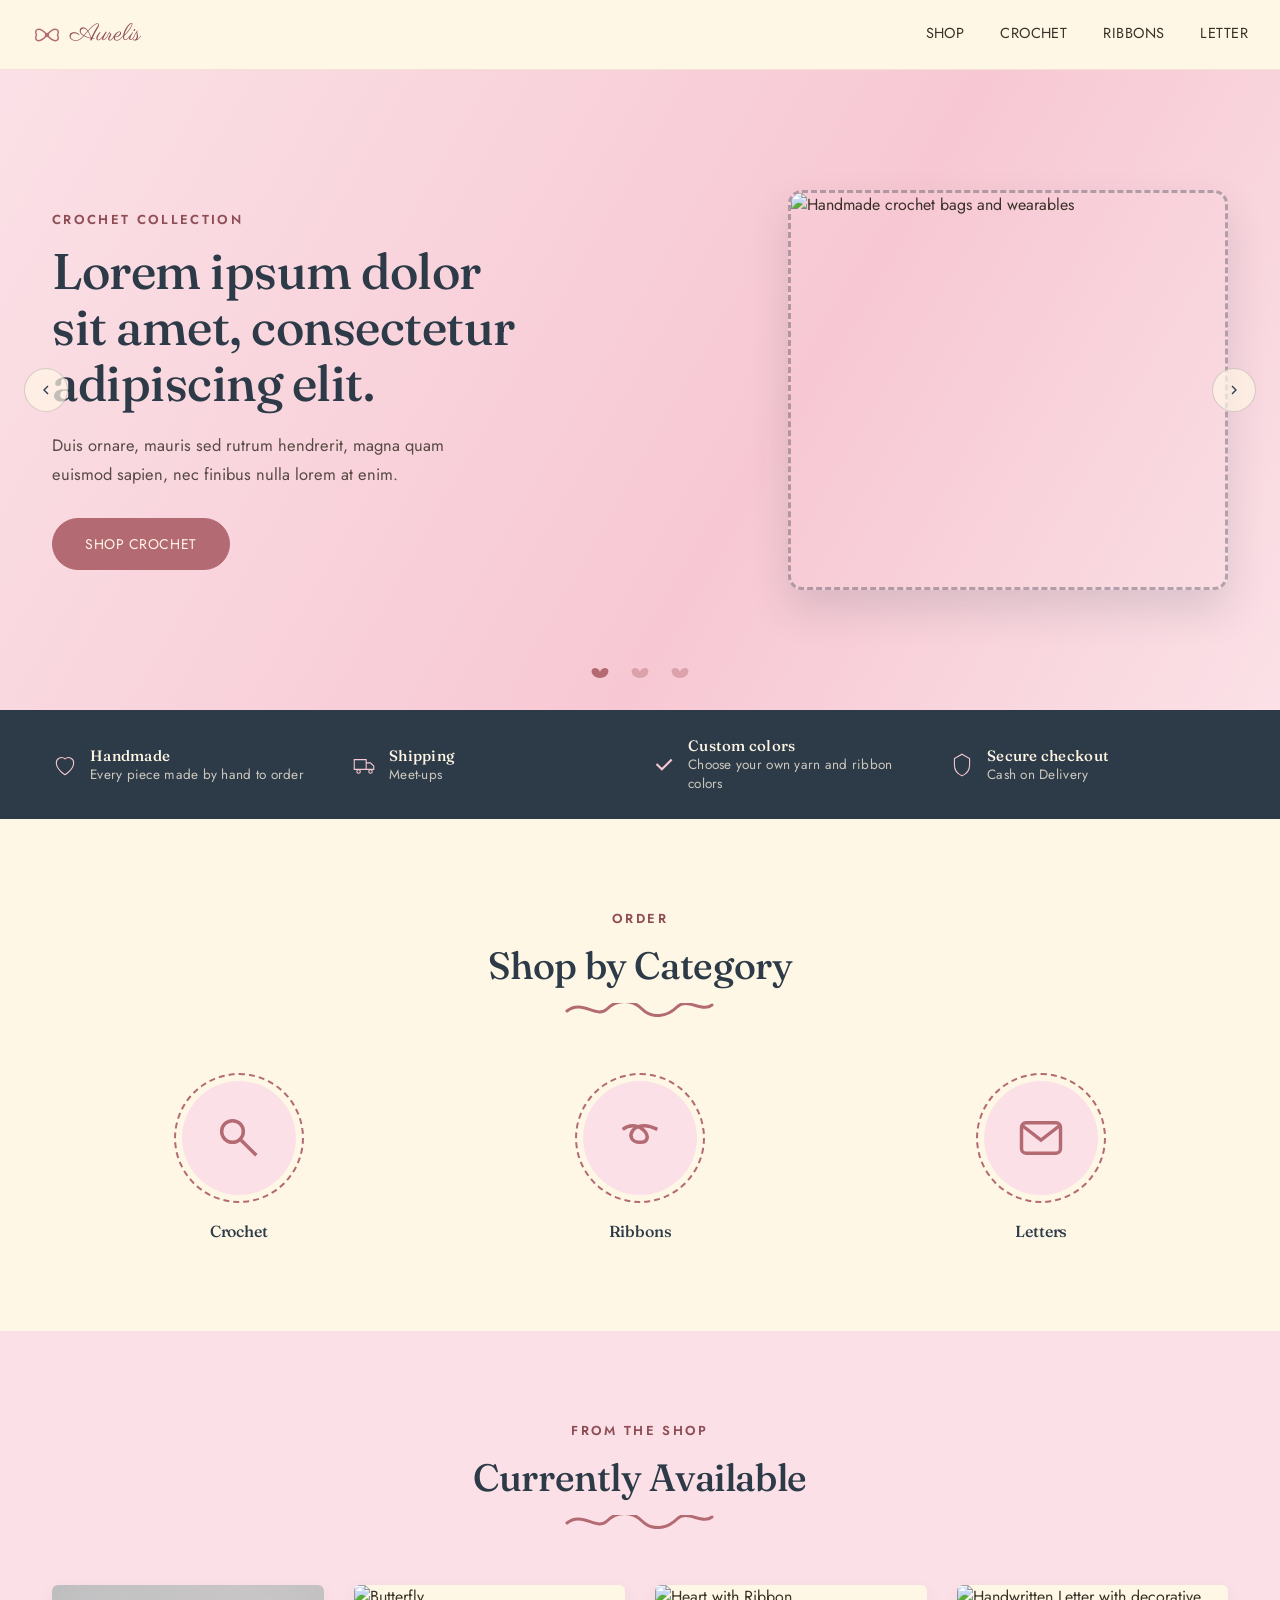
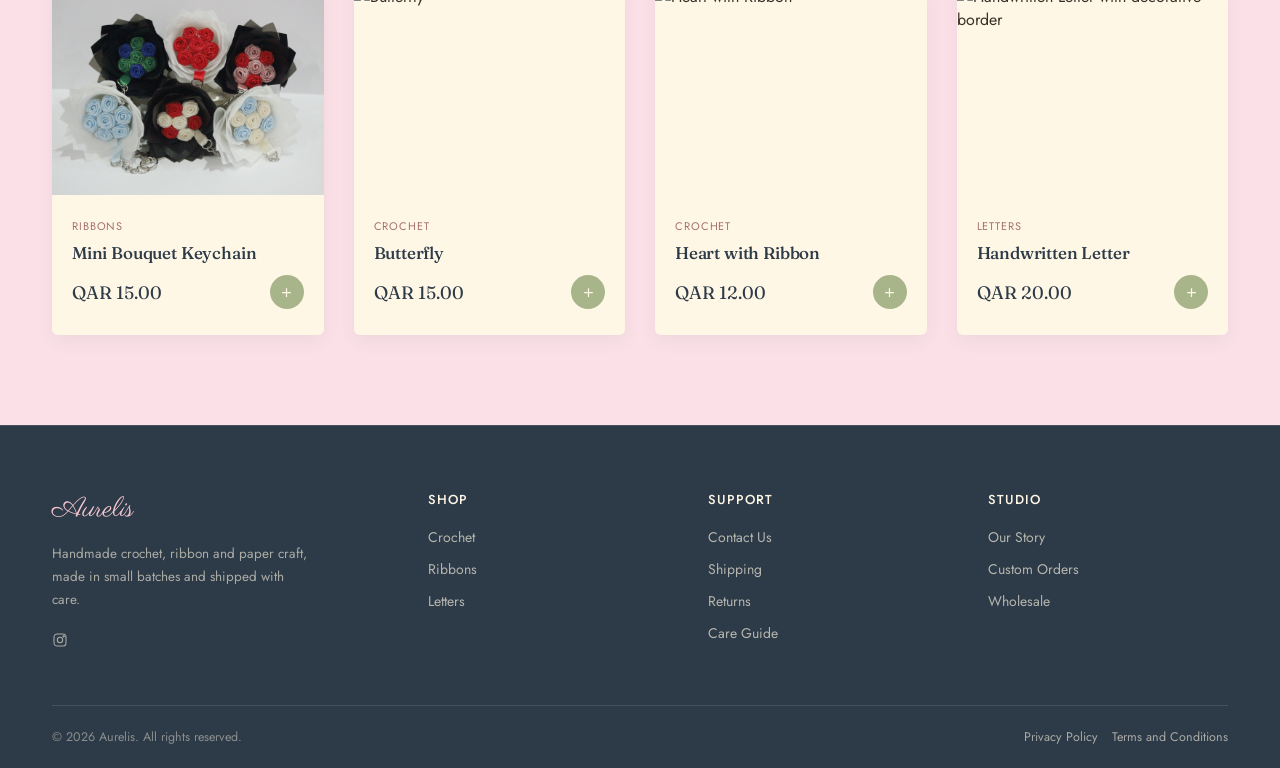
==== commit d0bbc93a: "Added Order for Letter" ====
--- a/index.html
+++ b/index.html
@@ -18,11 +18,6 @@
       <span data-bind="site.brandName"></span>
     </div>
     <nav class="links" data-list="nav-links"></nav>
-    <div class="nav-icons">
-      <svg viewBox="0 0 24 24" fill="none" stroke-width="1.6"><circle cx="11" cy="11" r="7"/><path d="M21 21l-4.35-4.35"/></svg>
-      <svg viewBox="0 0 24 24" fill="none" stroke-width="1.6"><path d="M12 21s-8-4.6-8-11a4.8 4.8 0 018-3.6A4.8 4.8 0 0120 10c0 6.4-8 11-8 11z"/></svg>
-      <svg viewBox="0 0 24 24" fill="none" stroke-width="1.6"><path d="M6 6h15l-1.5 9h-12z"/><path d="M6 6L5 3H2"/><circle cx="9" cy="20" r="1"/><circle cx="17" cy="20" r="1"/></svg>
-    </div>
   </div>
 </header>
 
--- a/styles.css
+++ b/styles.css
@@ -32,7 +32,7 @@
 a{color:inherit; text-decoration:none;}
 img,svg{display:block; max-width:100%;}
 .wrap{max-width:1240px; margin:0 auto; padding:0 32px;}
- 
+
 /* ---------- ribbon underline signature ---------- */
 .ribbon-underline{
   display:block;
@@ -41,7 +41,7 @@
   margin:14px auto 0;
 }
 .ribbon-underline path{stroke:var(--rosewood); stroke-width:3; fill:none; stroke-linecap:round;}
- 
+
 /* =================== HEADER =================== */
 header{
   position:sticky; top:0; z-index:100;
@@ -68,10 +68,7 @@
 }
 nav.links a:hover{color:var(--rosewood-deep);}
 nav.links a:hover::after{width:100%;}
-.nav-icons{display:flex; align-items:center; gap:20px;}
-.nav-icons svg{width:20px; height:20px; stroke:var(--midnight); cursor:pointer; transition:stroke .2s;}
-.nav-icons svg:hover{stroke:var(--rosewood);}
- 
+
 /* =================== HERO CAROUSEL =================== */
 .hero{
   position:relative;
@@ -106,11 +103,11 @@
 .btn:hover{background:transparent; color:var(--rosewood-deep);}
 .btn.outline{background:transparent; color:var(--midnight); border-color:var(--midnight);}
 .btn.outline:hover{background:var(--midnight); color:var(--cream);}
- 
+
 .slide1{background:linear-gradient(120deg, var(--blush-soft) 0%, var(--blush) 60%, var(--blush-soft) 100%);}
 .slide2{background:linear-gradient(120deg, #eef1e6 0%, var(--sage) 75%, #eef1e6 100%);}
 .slide3{background:linear-gradient(120deg, #eef2f5 0%, var(--mist) 75%, #eef2f5 100%);}
- 
+
 .hero-art{
   width:440px; height:400px; position:relative; z-index:2;
   border-radius:14px; overflow:hidden;
@@ -118,7 +115,7 @@
   box-shadow:0 20px 40px rgba(45,58,71,0.14);
 }
 .hero-art img{width:100%; height:100%; object-fit:cover; display:block;}
- 
+
 .dots{
   position:absolute; bottom:30px; left:50%; transform:translateX(-50%);
   display:flex; gap:14px; z-index:5;
@@ -126,7 +123,7 @@
 .dot{width:26px; height:14px; cursor:pointer; opacity:0.4; transition:opacity .25s ease;}
 .dot.active{opacity:1;}
 .dot svg{width:100%; height:100%;}
- 
+
 .hero-nav-btn{
   position:absolute; top:50%; transform:translateY(-50%);
   width:44px; height:44px; border-radius:50%;
@@ -138,7 +135,7 @@
 .hero-nav-btn.prev{left:24px;}
 .hero-nav-btn.next{right:24px;}
 .hero-nav-btn svg{width:16px; height:16px;}
- 
+
 /* =================== TRUST STRIP =================== */
 .trust{
   background:var(--midnight); color:var(--cream);
@@ -149,13 +146,13 @@
 .trust-item svg{width:26px; height:26px; flex-shrink:0; stroke:var(--blush); fill:none;}
 .trust-item strong{display:block; font-family:'Fraunces',serif; font-weight:500; font-size:15px; color:var(--cream);}
 .trust-item span{opacity:0.75;}
- 
+
 /* =================== SECTION HEADERS =================== */
 section{padding:90px 0;}
 .sec-head{text-align:center; margin-bottom:56px;}
 .sec-head .eyebrow{text-align:center;}
 .sec-head h2{font-size:38px;}
- 
+
 /* =================== CATEGORIES =================== */
 .categories{background:var(--cream);}
 .cat-grid{display:grid; grid-template-columns:repeat(3,1fr); gap:28px;}
@@ -173,7 +170,7 @@
 }
 .cat-circle-inner svg{width:52px; height:52px;}
 .cat-card h3{font-size:16px; font-weight:500;}
- 
+
 /* =================== PRODUCT GRID =================== */
 .products{background:var(--blush-soft); position:relative;}
 .product-grid{display:grid; grid-template-columns:repeat(4,1fr); gap:30px;}
@@ -205,6 +202,37 @@
 .product-info h3{font-size:17px; margin-top:6px; font-weight:500;}
 .price-row{display:flex; align-items:center; justify-content:space-between; margin-top:12px;}
 .price{font-family:'Fraunces',serif; font-size:18px; color:var(--midnight);}
+.add-btn{
+  width:34px; height:34px; border-radius:50%; background:var(--sage);
+  display:flex; align-items:center; justify-content:center; cursor:pointer; transition:background-color .2s ease;
+}
+.add-btn:hover{background:var(--sage-deep);}
+.add-btn svg{width:15px; height:15px; stroke:var(--cream);}
+
+/* =================== PROMO BANNER =================== */
+.promo{background:var(--sage); position:relative; overflow:hidden;}
+.promo .wrap{display:flex; align-items:center; justify-content:space-between; gap:40px;}
+.promo-text{max-width:480px;}
+.promo-text .eyebrow{color:var(--midnight);}
+.promo-text h2{font-size:36px; color:var(--midnight);}
+.promo-text p{margin-top:16px; font-size:16px; color:var(--midnight); opacity:0.85; line-height:1.7;}
+.promo-art{width:260px; height:260px;}
+
+/* =================== NEWSLETTER =================== */
+.newsletter{
+  background:var(--midnight); text-align:center; position:relative; overflow:hidden;
+}
+.newsletter h2{color:var(--cream); font-size:32px;}
+.newsletter p{color:var(--blush); opacity:0.8; margin-top:14px; max-width:440px; margin-left:auto; margin-right:auto;}
+.news-form{
+  display:flex; justify-content:center; gap:12px; margin-top:32px; flex-wrap:wrap;
+}
+.news-form input{
+  padding:15px 22px; border-radius:999px; border:1px solid rgba(255,247,230,0.3);
+  background:rgba(255,247,230,0.08); color:var(--cream); font-family:'Jost',sans-serif; width:300px; font-size:14px;
+}
+.news-form input::placeholder{color:rgba(255,247,230,0.5);}
+.news-form .btn{margin-top:0;}
 
 /* =================== FOOTER =================== */
 footer{background:var(--midnight); border-top:1px solid rgba(255,247,230,0.12); padding-top:64px;}
@@ -223,7 +251,7 @@
 .foot-legal a:hover{color:var(--blush);}
 .foot-socials{display:flex; gap:16px;}
 .foot-socials svg{width:16px; height:16px; stroke:rgba(255,247,230,0.6);}
- 
+
 /* =================== LEGAL PAGES =================== */
 .legal-hero{background:var(--blush-soft); padding:70px 0 50px; text-align:center;}
 .legal-hero h1{font-size:42px;}
@@ -238,26 +266,26 @@
 .legal-section h2{font-size:22px; margin-bottom:12px;}
 .legal-section p{font-size:15px; line-height:1.8; color:var(--ink); opacity:0.9;}
 .back-link{display:inline-block; margin-bottom:20px; font-size:13.5px; text-transform:uppercase; letter-spacing:0.05em; color:var(--rosewood-deep);}
- 
+
 /* =================== ORDER FORM PAGES =================== */
 .order-hero{background:var(--blush-soft); padding:70px 0 46px; text-align:center;}
 .order-hero h1{font-size:40px;}
 .order-hero p{max-width:600px; margin:16px auto 0; font-size:15.5px; line-height:1.75; opacity:0.85;}
- 
+
 .order-wrap{max-width:760px; margin:0 auto; padding:70px 32px;}
- 
+
 .order-block{margin-bottom:48px;}
 .order-block h2{font-size:22px; margin-bottom:20px;}
- 
+
 .order-items{display:flex; flex-direction:column; gap:0;}
+.order-item-card{border-bottom:1px solid rgba(180,106,114,0.18); padding:18px 0;}
 .order-item{
   display:grid; grid-template-columns:1fr auto auto; align-items:center; gap:20px;
-  padding:18px 0; border-bottom:1px solid rgba(180,106,114,0.18);
 }
 .order-item-name{font-weight:500; font-size:15.5px;}
 .order-item-unit{display:block; font-size:12.5px; opacity:0.6; margin-top:3px;}
 .order-item-price{font-family:'Fraunces',serif; font-size:15px; color:var(--rosewood-deep); text-align:right; min-width:70px;}
-.qty-control{display:flex; align-items:center; gap:0; border:1.5px solid var(--rosewood); border-radius:999px; overflow:hidden;}
+.qty-control{width:7.1rem; display:flex; align-items:center; gap:0; border:1.5px solid var(--rosewood); border-radius:999px; overflow:hidden;}
 .qty-btn{
   width:34px; height:34px; background:none; border:none; cursor:pointer; font-size:16px;
   color:var(--rosewood-deep); display:flex; align-items:center; justify-content:center;
@@ -268,7 +296,48 @@
   text-align:center; font-family:'Jost',sans-serif; font-size:14px; -moz-appearance:textfield;
 }
 .qty-input::-webkit-outer-spin-button, .qty-input::-webkit-inner-spin-button{-webkit-appearance:none; margin:0;}
- 
+
+.order-item-options{
+  display:none; grid-template-columns:repeat(3,1fr); gap:16px; padding-top:16px;
+}
+.order-item-options.show{display:grid;}
+.option-field{display:flex; flex-direction:column; gap:6px;}
+.option-field label{font-size:12px; text-transform:uppercase; letter-spacing:0.05em; color:var(--rosewood-deep); font-weight:500;}
+.option-field select{
+  padding:11px 14px; border-radius:10px; border:1.5px solid rgba(45,58,71,0.25);
+  background:var(--cream); font-family:'Jost',sans-serif; font-size:14px; color:var(--ink); cursor:pointer;
+}
+.option-field select:focus{outline:none; border-color:var(--rosewood);}
+.option-error{font-size:12px; color:var(--rosewood-deep); display:none;}
+.option-field.invalid select{border-color:var(--rosewood-deep);}
+.option-field.invalid .option-error{display:block;}
+.receipt-line-sub{font-size:12.5px; opacity:0.65; font-style:italic; margin:-4px 0 10px 0;}
+
+/* letter customization */
+.letter-entries{grid-column:1 / -1; display:flex; flex-direction:column; gap:20px;}
+.letter-entry{background:var(--blush-soft); border-radius:12px; padding:20px 22px;}
+.letter-entry-head{font-family:'Fraunces',serif; font-size:15px; color:var(--rosewood-deep); font-weight:500; margin-bottom:14px;}
+.letter-fields-grid{display:grid; grid-template-columns:1fr 1fr; gap:16px; margin-top:16px;}
+.option-field input[type="text"], .option-field textarea{
+  padding:11px 14px; border-radius:10px; border:1.5px solid rgba(45,58,71,0.25);
+  background:var(--cream); font-family:'Jost',sans-serif; font-size:14px; color:var(--ink);
+}
+.option-field input[type="text"]:focus, .option-field textarea:focus{outline:none; border-color:var(--rosewood);}
+.option-field textarea{resize:vertical; min-height:90px; margin-top:16px;}
+.option-field.invalid input[type="text"], .option-field.invalid textarea{border-color:var(--rosewood-deep);}
+
+.border-swatch-grid{display:grid; grid-template-columns:repeat(3,1fr); gap:12px; margin-top:8px;}
+.border-swatch{cursor:pointer; position:relative;}
+.border-swatch input{position:absolute; opacity:0; width:1px; height:1px;}
+.border-swatch-card{
+  display:flex; flex-direction:column; align-items:center; gap:6px; padding:8px; border-radius:10px;
+  border:2px solid transparent; background:var(--cream); transition:border-color .2s ease;
+}
+.border-swatch-card img{width:100%; aspect-ratio:4/3; object-fit:cover; border-radius:6px; background:rgba(45,58,71,0.08);}
+.border-swatch-name{font-size:12px; text-align:center; color:var(--ink); opacity:0.85;}
+.border-swatch input:checked + .border-swatch-card{border-color:var(--rosewood); background:var(--blush);}
+.border-swatch input:focus-visible + .border-swatch-card{outline:2px solid var(--rosewood); outline-offset:2px;}
+
 .form-grid{display:grid; grid-template-columns:1fr 1fr; gap:20px;}
 .form-field{display:flex; flex-direction:column; gap:8px;}
 .form-field.full{grid-column:1 / -1;}
@@ -280,9 +349,10 @@
 .form-field input:focus, .form-field textarea:focus{outline:none; border-color:var(--rosewood);}
 .form-field textarea{resize:vertical; min-height:90px;}
 .field-error{font-size:12.5px; color:var(--rosewood-deep); display:none;}
+.field-hint{font-size:12.5px; opacity:0.6; margin-top:2px;}
 .form-field.invalid input, .form-field.invalid textarea{border-color:var(--rosewood-deep);}
 .form-field.invalid .field-error{display:block;}
- 
+
 .order-summary{
   background:var(--blush-soft); border-radius:12px; padding:26px 28px; margin-top:10px;
 }
@@ -292,16 +362,16 @@
   font-family:'Fraunces',serif; font-size:20px; color:var(--midnight); font-weight:500;
 }
 .summary-note{font-size:12.5px; opacity:0.7; margin-top:10px; line-height:1.6;}
- 
+
 .form-msg{
   margin-top:18px; padding:14px 18px; border-radius:10px; font-size:14px; display:none;
 }
 .form-msg.show{display:block;}
 .form-msg.error{background:rgba(180,106,114,0.12); color:var(--rosewood-deep); border:1px solid rgba(180,106,114,0.3);}
- 
+
 .submit-row{margin-top:28px; text-align:center;}
 .submit-row .btn{border:none; cursor:pointer; font:inherit; letter-spacing:0.04em;}
- 
+
 /* ---------- receipt ---------- */
 .receipt-wrap{display:none;}
 .receipt-wrap.show{display:block;}
@@ -320,7 +390,11 @@
   display:flex; justify-content:space-between; font-family:'Fraunces',serif; font-size:20px; color:var(--midnight);
 }
 .receipt-actions{display:flex; gap:14px; justify-content:center; margin-top:30px; flex-wrap:wrap;}
- 
+.email-status{display:none; text-align:center; margin-top:18px; font-size:13.5px; line-height:1.6;}
+.email-status.show{display:block;}
+.email-status.success{color:var(--sage-deep);}
+.email-status.error{color:var(--rosewood-deep);}
+
 @media print{
   header, footer, .order-hero, .order-form-section, .back-link{display:none !important;}
   body{background:#fff;}
@@ -329,20 +403,23 @@
   .order-wrap{padding:0; max-width:100%;}
   .receipt-card{border:1px solid #999;}
 }
- 
+
 @media(max-width:640px){
   .order-item{grid-template-columns:1fr; gap:10px; text-align:left;}
   .order-item-price{text-align:left;}
+  .order-item-options{grid-template-columns:1fr;}
+  .letter-fields-grid{grid-template-columns:1fr;}
+  .border-swatch-grid{grid-template-columns:repeat(2,1fr);}
   .form-grid{grid-template-columns:1fr;}
   .receipt-head{flex-direction:column; gap:14px;}
   .receipt-head .receipt-meta{text-align:left;}
 }
- 
+
 @media(max-width:1024px){
   .cat-grid{grid-template-columns:repeat(3,1fr);}
   .product-grid{grid-template-columns:repeat(2,1fr);}
   .foot-grid{grid-template-columns:1fr 1fr;}
-  nav.links{display:none;}
+  nav.links{gap:13px;}
   .slide-text h1{font-size:36px;}
   .hero{height:auto; padding:80px 0;}
   .slide .wrap{flex-direction:column; text-align:center;}
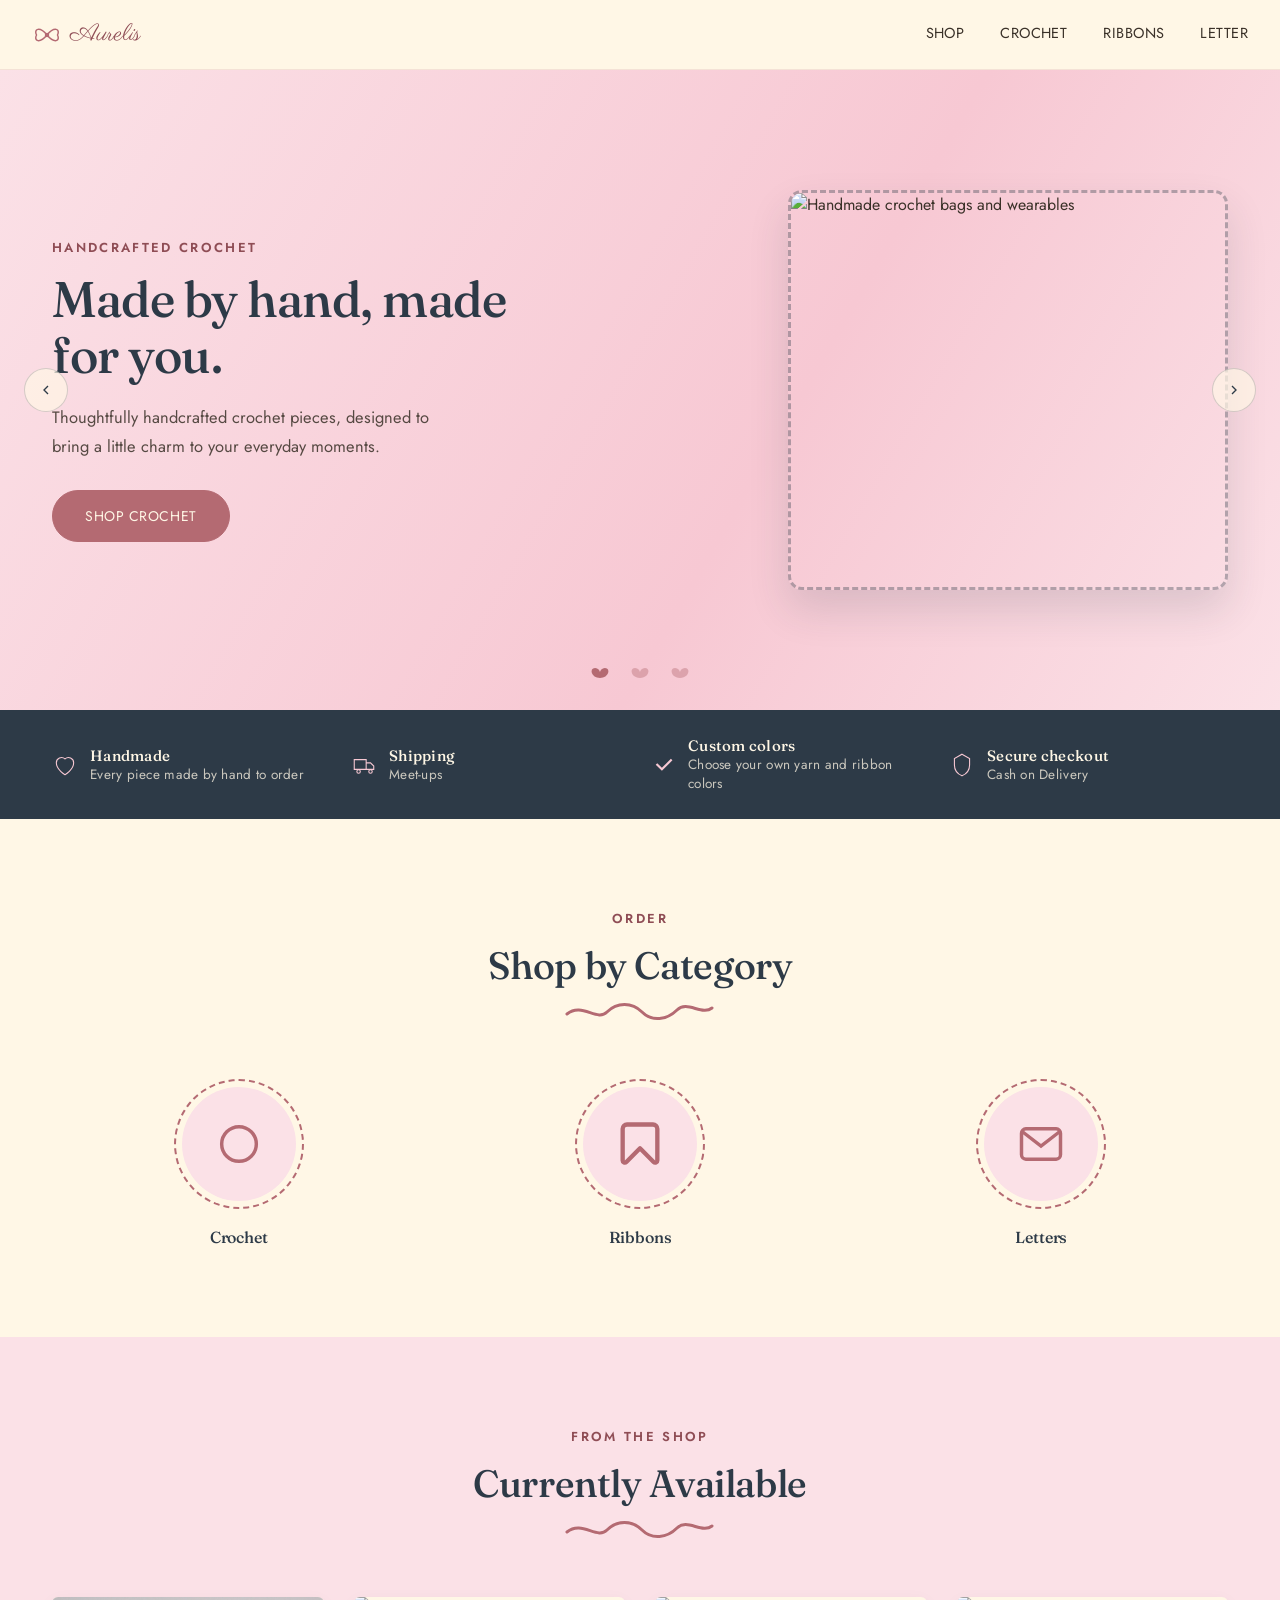
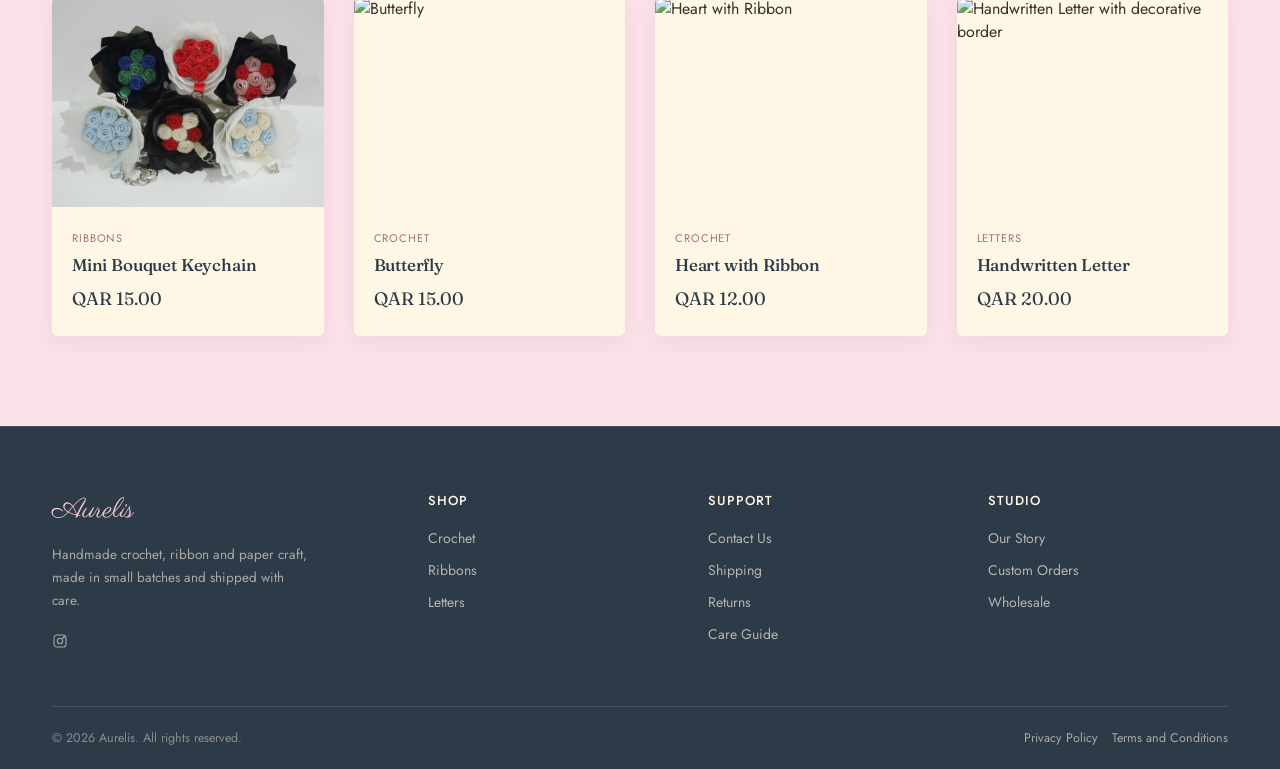
==== commit 5c0a0de1: "404 page and improved Mobile UI" ====
--- a/index.html
+++ b/index.html
@@ -18,6 +18,9 @@
       <span data-bind="site.brandName"></span>
     </div>
     <nav class="links" data-list="nav-links"></nav>
+    <button class="nav-toggle" id="navToggle" aria-label="Open menu" aria-expanded="false">
+      <span></span><span></span><span></span>
+    </button>
   </div>
 </header>
 
--- a/styles.css
+++ b/styles.css
@@ -37,7 +37,7 @@
 .ribbon-underline{
   display:block;
   width:150px;
-  height:14px;
+  height:20px;
   margin:14px auto 0;
 }
 .ribbon-underline path{stroke:var(--rosewood); stroke-width:3; fill:none; stroke-linecap:round;}
@@ -68,6 +68,20 @@
 }
 nav.links a:hover{color:var(--rosewood-deep);}
 nav.links a:hover::after{width:100%;}
+
+/* ---------- mobile nav toggle ---------- */
+.nav-toggle{
+  display:none; flex-direction:column; justify-content:center; gap:5px;
+  width:34px; height:34px; background:none; border:none; cursor:pointer;
+  padding:0; flex-shrink:0;
+}
+.nav-toggle span{
+  display:block; width:100%; height:2px; background:var(--midnight);
+  border-radius:2px; transition:transform .25s ease, opacity .25s ease;
+}
+.nav-toggle.open span:nth-child(1){transform:translateY(7px) rotate(45deg);}
+.nav-toggle.open span:nth-child(2){opacity:0;}
+.nav-toggle.open span:nth-child(3){transform:translateY(-7px) rotate(-45deg);}
 
 /* =================== HERO CAROUSEL =================== */
 .hero{
@@ -202,12 +216,6 @@
 .product-info h3{font-size:17px; margin-top:6px; font-weight:500;}
 .price-row{display:flex; align-items:center; justify-content:space-between; margin-top:12px;}
 .price{font-family:'Fraunces',serif; font-size:18px; color:var(--midnight);}
-.add-btn{
-  width:34px; height:34px; border-radius:50%; background:var(--sage);
-  display:flex; align-items:center; justify-content:center; cursor:pointer; transition:background-color .2s ease;
-}
-.add-btn:hover{background:var(--sage-deep);}
-.add-btn svg{width:15px; height:15px; stroke:var(--cream);}
 
 /* =================== PROMO BANNER =================== */
 .promo{background:var(--sage); position:relative; overflow:hidden;}
@@ -316,8 +324,29 @@
 /* letter customization */
 .letter-entries{grid-column:1 / -1; display:flex; flex-direction:column; gap:20px;}
 .letter-entry{background:var(--blush-soft); border-radius:12px; padding:20px 22px;}
-.letter-entry-head{font-family:'Fraunces',serif; font-size:15px; color:var(--rosewood-deep); font-weight:500; margin-bottom:14px;}
+.letter-entry-head{
+  font-family:'Fraunces',serif; font-size:15px; color:var(--rosewood-deep); font-weight:500; margin-bottom:14px;
+  display:flex; align-items:center; justify-content:space-between; gap:12px;
+}
 .letter-fields-grid{display:grid; grid-template-columns:1fr 1fr; gap:16px; margin-top:16px;}
+
+/* per-unit customization (ribbon / crochet) */
+.customization-entries{grid-column:1 / -1; display:flex; flex-direction:column; gap:20px;}
+.customization-entry{
+  background:var(--blush-soft); border-radius:12px; padding:20px 22px;
+  display:grid; grid-template-columns:repeat(3,1fr); gap:16px;
+}
+.customization-entry-head{
+  grid-column:1 / -1; font-family:'Fraunces',serif; font-size:15px; color:var(--rosewood-deep); font-weight:500;
+  display:flex; align-items:center; justify-content:space-between; gap:12px;
+}
+
+.copy-prev-btn{
+  font-family:'Jost',sans-serif; font-size:12px; font-weight:500; letter-spacing:0.02em;
+  color:var(--rosewood-deep); background:var(--cream); border:1.5px solid var(--rosewood);
+  border-radius:999px; padding:6px 14px; cursor:pointer; white-space:nowrap; transition:background .2s ease, color .2s ease;
+}
+.copy-prev-btn:hover{background:var(--rosewood); color:var(--cream);}
 .option-field input[type="text"], .option-field textarea{
   padding:11px 14px; border-radius:10px; border:1.5px solid rgba(45,58,71,0.25);
   background:var(--cream); font-family:'Jost',sans-serif; font-size:14px; color:var(--ink);
@@ -337,6 +366,34 @@
 .border-swatch-name{font-size:12px; text-align:center; color:var(--ink); opacity:0.85;}
 .border-swatch input:checked + .border-swatch-card{border-color:var(--rosewood); background:var(--blush);}
 .border-swatch input:focus-visible + .border-swatch-card{outline:2px solid var(--rosewood); outline-offset:2px;}
+
+.size-option-grid{display:grid; grid-template-columns:repeat(3,1fr); gap:12px; margin-top:8px;}
+.size-option{cursor:pointer; position:relative;}
+.size-option input{position:absolute; opacity:0; width:1px; height:1px;}
+.size-option-card{
+  display:flex; flex-direction:column; align-items:center; justify-content:center; gap:4px; text-align:center;
+  padding:14px 10px; border-radius:10px; border:2px solid transparent; background:var(--cream); transition:border-color .2s ease;
+}
+.size-option-name{font-family:'Fraunces',serif; font-size:14.5px; color:var(--ink);}
+.size-option-paper{font-size:11px; text-transform:uppercase; letter-spacing:0.06em; color:var(--rosewood-deep); opacity:0.85;}
+.size-option-dims{font-size:11.5px; opacity:0.7;}
+.size-option-price{font-family:'Fraunces',serif; font-size:13.5px; color:var(--rosewood-deep); margin-top:2px;}
+.size-option input:checked + .size-option-card{border-color:var(--rosewood); background:var(--blush);}
+.size-option input:focus-visible + .size-option-card{outline:2px solid var(--rosewood); outline-offset:2px;}
+
+/* letter preview in receipt — kept large and legible so the letter can be handwritten straight off it */
+.letter-preview-card{
+  display:flex; gap:18px; background:var(--blush-soft); border-radius:14px; padding:20px 22px; margin-bottom:16px;
+}
+.letter-preview-card img{width:84px; height:84px; object-fit:cover; border-radius:8px; flex-shrink:0;}
+.letter-preview-body{flex:1; min-width:0;}
+.letter-preview-meta{display:flex; flex-wrap:wrap; gap:8px 18px; font-size:12.5px; color:var(--rosewood-deep); margin-bottom:10px;}
+.letter-preview-meta span strong{color:var(--ink); font-weight:500;}
+.letter-preview-tofrom{font-family:'Fraunces',serif; font-size:16px; color:var(--midnight); margin-bottom:10px;}
+.letter-preview-message{
+  font-family:'Fraunces',serif; font-size:17px; line-height:1.7; color:var(--ink);
+  white-space:pre-wrap; background:var(--cream); border-radius:10px; padding:14px 16px;
+}
 
 .form-grid{display:grid; grid-template-columns:1fr 1fr; gap:20px;}
 .form-field{display:flex; flex-direction:column; gap:8px;}
@@ -402,17 +459,66 @@
   .receipt-actions{display:none !important;}
   .order-wrap{padding:0; max-width:100%;}
   .receipt-card{border:1px solid #999;}
+  .letter-preview-card, .letter-preview-message{-webkit-print-color-adjust:exact; print-color-adjust:exact;}
+}
+
+@media(max-width:768px){
+  .nav-toggle{display:flex;}
+  nav.links{
+    position:fixed; top:64px; left:0; right:0; z-index:99;
+    flex-direction:column; align-items:center; gap:0;
+    background:var(--cream); border-bottom:1px solid rgba(180,106,114,0.15);
+    box-shadow:0 12px 20px -12px rgba(45,58,71,0.15);
+    max-height:0; overflow:hidden; opacity:0;
+    transition:max-height .3s ease, opacity .25s ease;
+  }
+  nav.links.open{max-height:320px; opacity:1;}
+  nav.links a{width:100%; text-align:center; padding:16px 0;}
+  nav.links a::after{display:none;}
 }
 
 @media(max-width:640px){
   .order-item{grid-template-columns:1fr; gap:10px; text-align:left;}
   .order-item-price{text-align:left;}
   .order-item-options{grid-template-columns:1fr;}
+  .customization-entry{grid-template-columns:1fr;}
   .letter-fields-grid{grid-template-columns:1fr;}
   .border-swatch-grid{grid-template-columns:repeat(2,1fr);}
+  .letter-preview-card{flex-direction:column;}
+  .letter-preview-card img{width:100%; height:140px;}
   .form-grid{grid-template-columns:1fr;}
   .receipt-head{flex-direction:column; gap:14px;}
   .receipt-head .receipt-meta{text-align:left;}
+}
+
+/* =================== 404 PAGE =================== */
+.notfound-section{
+  background:var(--blush-soft); text-align:center;
+  min-height:64vh; display:flex; align-items:center;
+  padding:90px 0;
+}
+.notfound-content{max-width:520px; margin:0 auto;}
+.notfound-art{width:130px; height:130px; margin:0 auto 6px;}
+.notfound-number{
+  font-family:'Fraunces', serif; font-weight:600;
+  font-size:96px; line-height:1; letter-spacing:-0.02em;
+  color:var(--rosewood);
+}
+.notfound-content h2{font-size:26px; margin-top:8px;}
+.notfound-content p{
+  margin-top:14px; font-size:15.5px; line-height:1.75;
+  color:var(--ink); opacity:0.85;
+}
+.notfound-content .ribbon-underline{margin-top:26px;}
+.notfound-actions{
+  display:flex; gap:14px; justify-content:center;
+  margin-top:32px; flex-wrap:wrap;
+}
+
+@media(max-width:640px){
+  .notfound-number{font-size:72px;}
+  .notfound-content h2{font-size:22px;}
+  .notfound-section{padding:70px 0;}
 }
 
 @media(max-width:1024px){
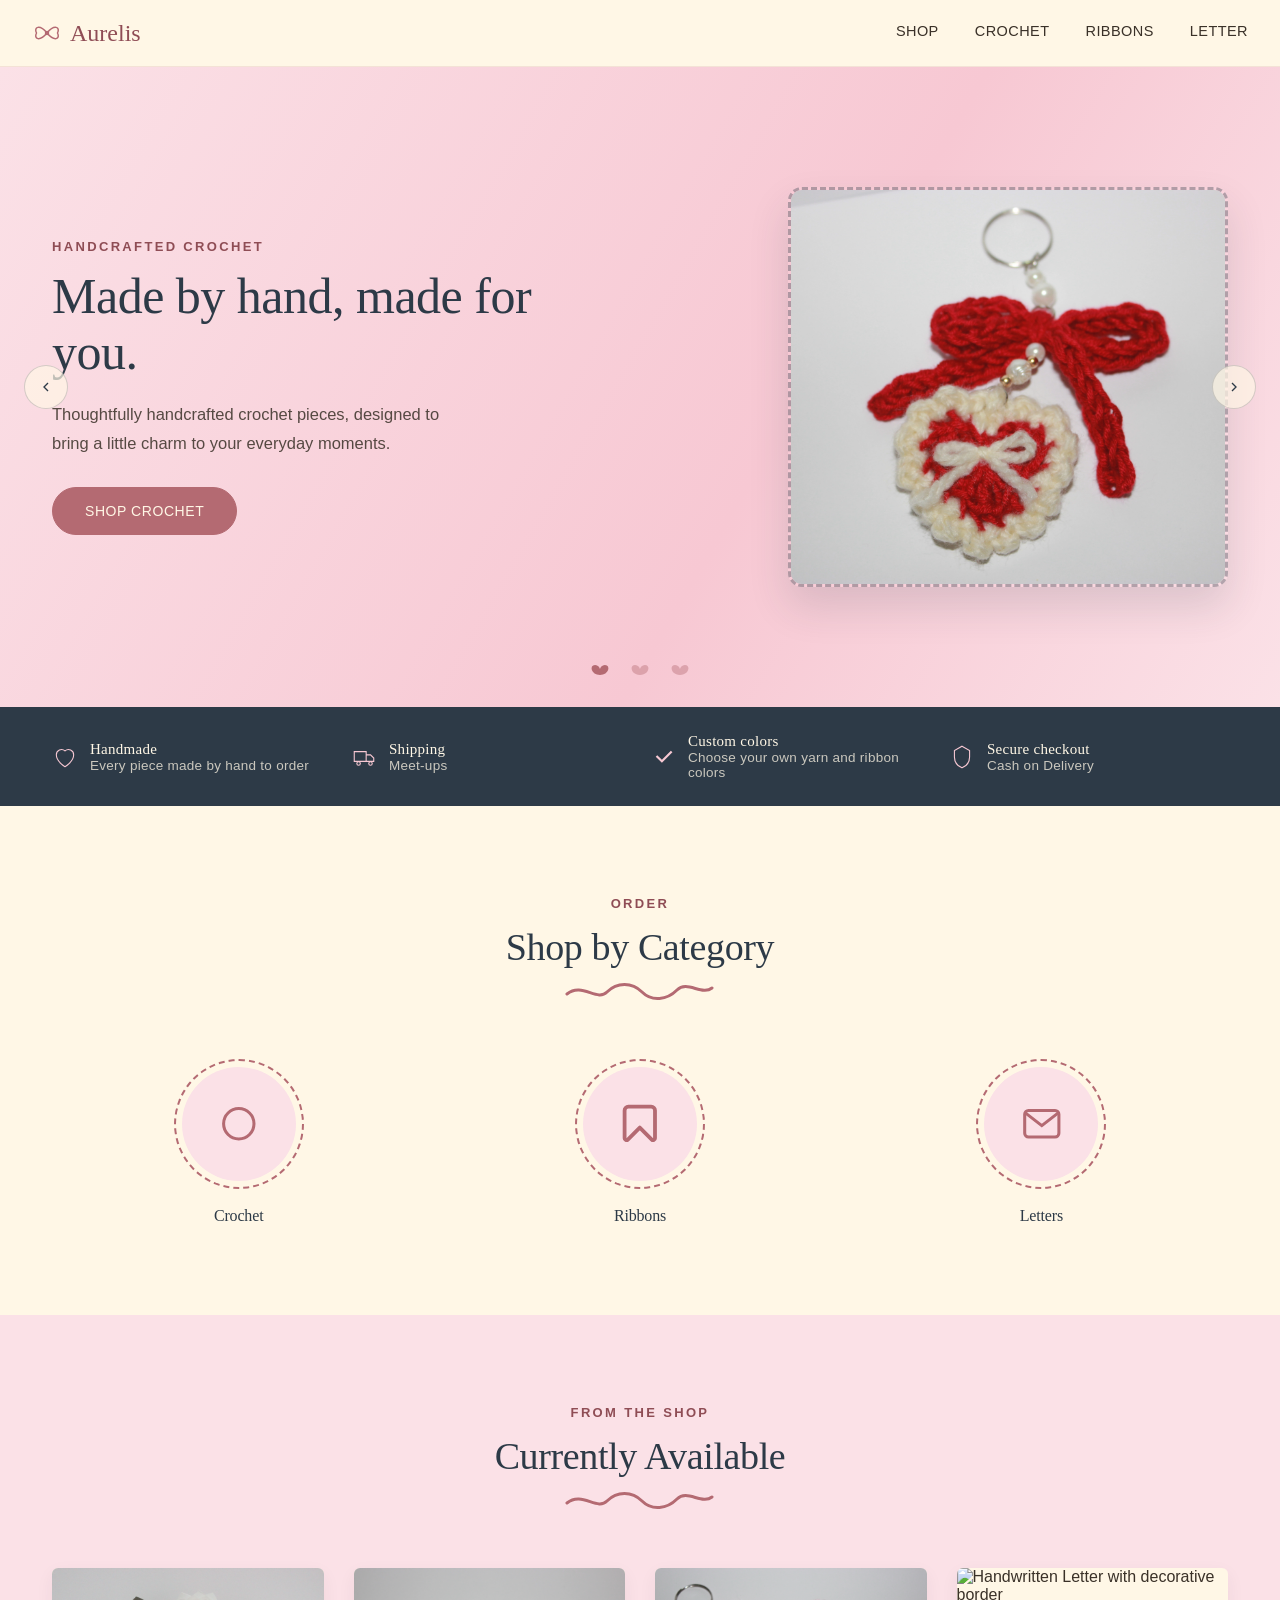
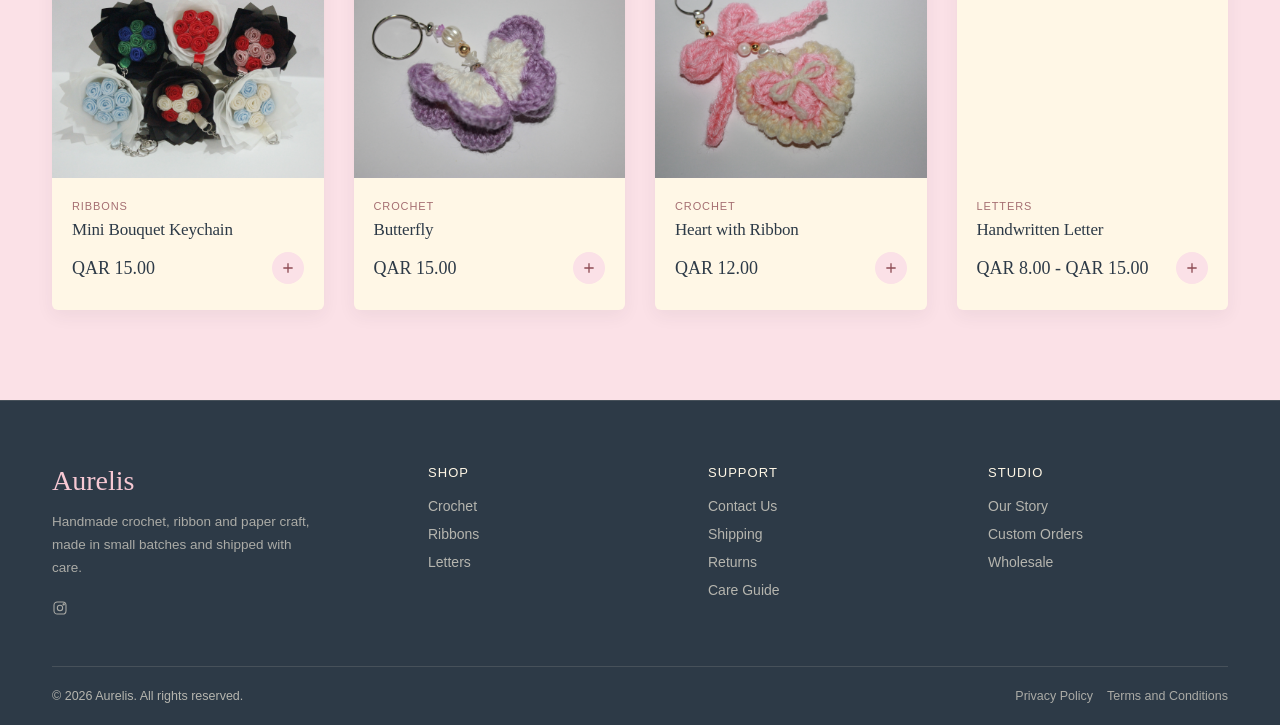
==== commit 867e33f6: "Updated UI and fixed vulnurabilities" ====
--- a/index.html
+++ b/index.html
@@ -3,6 +3,17 @@
 <head>
 <meta charset="UTF-8">
 <meta name="viewport" content="width=device-width, initial-scale=1.0">
+<!--
+  Content-Security-Policy: this covers what index.html itself loads (Google Fonts)
+  plus what script.js needs site-wide (EmailJS's API + SDK, jsPDF for the receipt PDF).
+  script-src/style-src include 'unsafe-inline' because this site uses inline onclick=""
+  handlers and inline style="" attributes in generated HTML — CSP still blocks any
+  <script>/<link> pulled from an origin not listed here, which is the main protection
+  against a stray injected remote script. If your order pages load EmailJS or jsPDF
+  from a different CDN than cdn.jsdelivr.net / cdnjs.cloudflare.com, add that origin too.
+-->
+<meta http-equiv="Content-Security-Policy" content="default-src 'self'; script-src 'self' 'unsafe-inline' https://cdn.jsdelivr.net https://cdnjs.cloudflare.com; style-src 'self' 'unsafe-inline' https://fonts.googleapis.com; font-src 'self' https://fonts.gstatic.com; img-src 'self' data: https:; connect-src 'self' https://api.emailjs.com; frame-ancestors 'self'; base-uri 'self'; form-action 'self';">
+<meta name="referrer" content="strict-origin-when-cross-origin">
 <title>Handmade Crochet, Ribbon and Craft</title>
 <link rel="preconnect" href="https://fonts.googleapis.com">
 <link rel="preconnect" href="https://fonts.gstatic.com" crossorigin>
@@ -72,17 +83,17 @@
 
   </div>
 
-  <div class="hero-nav-btn prev" onclick="moveSlide(-1)" role="button" aria-label="Previous slide">
-    <svg viewBox="0 0 24 24" fill="none" stroke="#2D3A47" stroke-width="2"><path d="M15 18l-6-6 6-6"/></svg>
-  </div>
-  <div class="hero-nav-btn next" onclick="moveSlide(1)" role="button" aria-label="Next slide">
-    <svg viewBox="0 0 24 24" fill="none" stroke="#2D3A47" stroke-width="2"><path d="M9 18l6-6-6-6"/></svg>
-  </div>
+  <button type="button" class="hero-nav-btn prev" onclick="moveSlide(-1)" aria-label="Previous slide">
+    <svg viewBox="0 0 24 24" fill="none" stroke="#2D3A47" stroke-width="2" aria-hidden="true"><path d="M15 18l-6-6 6-6"/></svg>
+  </button>
+  <button type="button" class="hero-nav-btn next" onclick="moveSlide(1)" aria-label="Next slide">
+    <svg viewBox="0 0 24 24" fill="none" stroke="#2D3A47" stroke-width="2" aria-hidden="true"><path d="M9 18l6-6-6-6"/></svg>
+  </button>
 
   <div class="dots">
-    <div class="dot active" onclick="goToSlide(0)" role="button" aria-label="Show slide 1"><svg viewBox="0 0 26 14"><path d="M13 12C4 12 2 2 8 2c4 0 5 4 5 4s1-4 5-4c6 0 4 10-5 10Z" fill="#B46A72"/></svg></div>
-    <div class="dot" onclick="goToSlide(1)" role="button" aria-label="Show slide 2"><svg viewBox="0 0 26 14"><path d="M13 12C4 12 2 2 8 2c4 0 5 4 5 4s1-4 5-4c6 0 4 10-5 10Z" fill="#B46A72"/></svg></div>
-    <div class="dot" onclick="goToSlide(2)" role="button" aria-label="Show slide 3"><svg viewBox="0 0 26 14"><path d="M13 12C4 12 2 2 8 2c4 0 5 4 5 4s1-4 5-4c6 0 4 10-5 10Z" fill="#B46A72"/></svg></div>
+    <button type="button" class="dot active" onclick="goToSlide(0)" aria-label="Show slide 1"><svg viewBox="0 0 26 14" aria-hidden="true"><path d="M13 12C4 12 2 2 8 2c4 0 5 4 5 4s1-4 5-4c6 0 4 10-5 10Z" fill="#B46A72"/></svg></button>
+    <button type="button" class="dot" onclick="goToSlide(1)" aria-label="Show slide 2"><svg viewBox="0 0 26 14" aria-hidden="true"><path d="M13 12C4 12 2 2 8 2c4 0 5 4 5 4s1-4 5-4c6 0 4 10-5 10Z" fill="#B46A72"/></svg></button>
+    <button type="button" class="dot" onclick="goToSlide(2)" aria-label="Show slide 3"><svg viewBox="0 0 26 14" aria-hidden="true"><path d="M13 12C4 12 2 2 8 2c4 0 5 4 5 4s1-4 5-4c6 0 4 10-5 10Z" fill="#B46A72"/></svg></button>
   </div>
 </div>
 
@@ -123,7 +134,7 @@
         <div class="foot-logo" data-bind="site.brandName"></div>
         <p data-bind="site.footerTagline"></p>
         <div class="foot-socials" style="margin-top:20px;">
-          <a href="https://www.instagram.com/aurelis_craft/" target="_blank"><svg viewBox="0 0 24 24" fill="none" stroke-width="1.6"><rect x="3" y="3" width="18" height="18" rx="5"/><circle cx="12" cy="12" r="4"/><circle cx="17.5" cy="6.5" r="1"/></svg></a>
+          <a href="https://www.instagram.com/aurelis_craft/" target="_blank" rel="noopener noreferrer"><svg viewBox="0 0 24 24" fill="none" stroke-width="1.6"><rect x="3" y="3" width="18" height="18" rx="5"/><circle cx="12" cy="12" r="4"/><circle cx="17.5" cy="6.5" r="1"/></svg></a>
         </div>
       </div>
       <div style="display:contents;" data-list="footer-columns"></div>
--- a/styles.css
+++ b/styles.css
@@ -76,7 +76,7 @@
   padding:0; flex-shrink:0;
 }
 .nav-toggle span{
-  display:block; width:100%; height:2px; background:var(--midnight);
+  display:block; width:100%; height:3px; background:var(--midnight);
   border-radius:2px; transition:transform .25s ease, opacity .25s ease;
 }
 .nav-toggle.open span:nth-child(1){transform:translateY(7px) rotate(45deg);}
@@ -97,6 +97,7 @@
   min-width:100%; height:100%;
   display:flex; align-items:center;
   position:relative;
+  overflow:hidden;
 }
 .slide .wrap{display:flex; align-items:center; justify-content:space-between; width:100%; gap:40px;}
 .slide-text{max-width:480px; position:relative; z-index:3;}
@@ -123,7 +124,8 @@
 .slide3{background:linear-gradient(120deg, #eef2f5 0%, var(--mist) 75%, #eef2f5 100%);}
 
 .hero-art{
-  width:440px; height:400px; position:relative; z-index:2;
+  width:100%; max-width:440px; aspect-ratio:440/400;
+  position:relative; z-index:2;
   border-radius:14px; overflow:hidden;
   border:3px dashed rgba(45,58,71,0.35);
   box-shadow:0 20px 40px rgba(45,58,71,0.14);
@@ -134,21 +136,33 @@
   position:absolute; bottom:30px; left:50%; transform:translateX(-50%);
   display:flex; gap:14px; z-index:5;
 }
-.dot{width:26px; height:14px; cursor:pointer; opacity:0.4; transition:opacity .25s ease;}
+.dot{width:26px; height:14px; padding:0; border:none; background:none; cursor:pointer; opacity:0.4; transition:opacity .25s ease;}
 .dot.active{opacity:1;}
-.dot svg{width:100%; height:100%;}
+.dot svg{width:100%; height:100%; display:block;}
+.dot:focus-visible{outline:2px solid var(--rosewood); outline-offset:3px;}
 
 .hero-nav-btn{
   position:absolute; top:50%; transform:translateY(-50%);
-  width:44px; height:44px; border-radius:50%;
+  width:44px; height:44px; border-radius:50%; padding:0; font:inherit;
   background:rgba(255,247,230,0.7); border:1px solid rgba(45,58,71,0.2);
   display:flex; align-items:center; justify-content:center; cursor:pointer;
   z-index:5; transition:background-color .2s ease;
 }
 .hero-nav-btn:hover{background:rgba(255,247,230,0.95);}
+.hero-nav-btn:focus-visible{outline:2px solid var(--midnight); outline-offset:3px;}
 .hero-nav-btn.prev{left:24px;}
 .hero-nav-btn.next{right:24px;}
 .hero-nav-btn svg{width:16px; height:16px;}
+
+.add-btn{
+  width:32px; height:32px; flex-shrink:0; border-radius:50%;
+  display:flex; align-items:center; justify-content:center;
+  background:var(--blush-soft); color:var(--rosewood-deep);
+  transition:background-color .2s ease, color .2s ease;
+}
+.add-btn:hover{background:var(--rosewood); color:var(--cream);}
+.add-btn:focus-visible{outline:2px solid var(--rosewood); outline-offset:2px;}
+.add-btn svg{width:16px; height:16px; stroke:currentColor;}
 
 /* =================== TRUST STRIP =================== */
 .trust{
@@ -169,10 +183,10 @@
 
 /* =================== CATEGORIES =================== */
 .categories{background:var(--cream);}
-.cat-grid{display:grid; grid-template-columns:repeat(3,1fr); gap:28px;}
-.cat-card{text-align:center; cursor:pointer;}
+.cat-grid{display:grid; grid-template-columns:repeat(3,1fr); gap:clamp(12px,4vw,28px);}
+.cat-card{text-align:center; cursor:pointer; min-width:0;}
 .cat-circle{
-  width:130px; height:130px; border-radius:50%; margin:0 auto 18px;
+  width:100%; max-width:130px; aspect-ratio:1/1; border-radius:50%; margin:0 auto 18px;
   display:flex; align-items:center; justify-content:center;
   border:2px dashed var(--rosewood); padding:6px;
   transition:transform .25s ease;
@@ -182,8 +196,8 @@
   width:100%; height:100%; border-radius:50%;
   display:flex; align-items:center; justify-content:center;
 }
-.cat-circle-inner svg{width:52px; height:52px;}
-.cat-card h3{font-size:16px; font-weight:500;}
+.cat-circle-inner svg{width:40%; height:40%; max-width:52px; max-height:52px;}
+.cat-card h3{font-size:clamp(13px,3.6vw,16px); font-weight:500;}
 
 /* =================== PRODUCT GRID =================== */
 .products{background:var(--blush-soft); position:relative;}
@@ -252,7 +266,7 @@
 .foot-col a:hover{color:var(--blush);}
 .foot-bottom{
   border-top:1px solid rgba(255,247,230,0.12); padding:22px 0; display:flex; justify-content:space-between; flex-wrap:wrap; gap:10px;
-  font-size:12.5px; color:rgba(255,247,230,0.45);
+  font-size:12.5px; color:rgba(255,247,230,0.65);
 }
 .foot-legal a{color:rgba(255,247,230,0.6); margin-left:14px; transition:color .2s ease;}
 .foot-legal a:first-child{margin-left:0;}
@@ -527,9 +541,11 @@
   .foot-grid{grid-template-columns:1fr 1fr;}
   nav.links{gap:13px;}
   .slide-text h1{font-size:36px;}
-  .hero{height:auto; padding:80px 0;}
+  .hero{height:auto; padding:80px 0 70px;}
   .slide .wrap{flex-direction:column; text-align:center;}
   .slide-text{margin:0 auto;}
+  .hero-nav-btn{top:auto; bottom:16px; transform:none;}
+  .dots{bottom:16px;}
   .promo .wrap{flex-direction:column; text-align:center;}
   .foot-bottom{flex-direction:column; text-align:center;}
 }
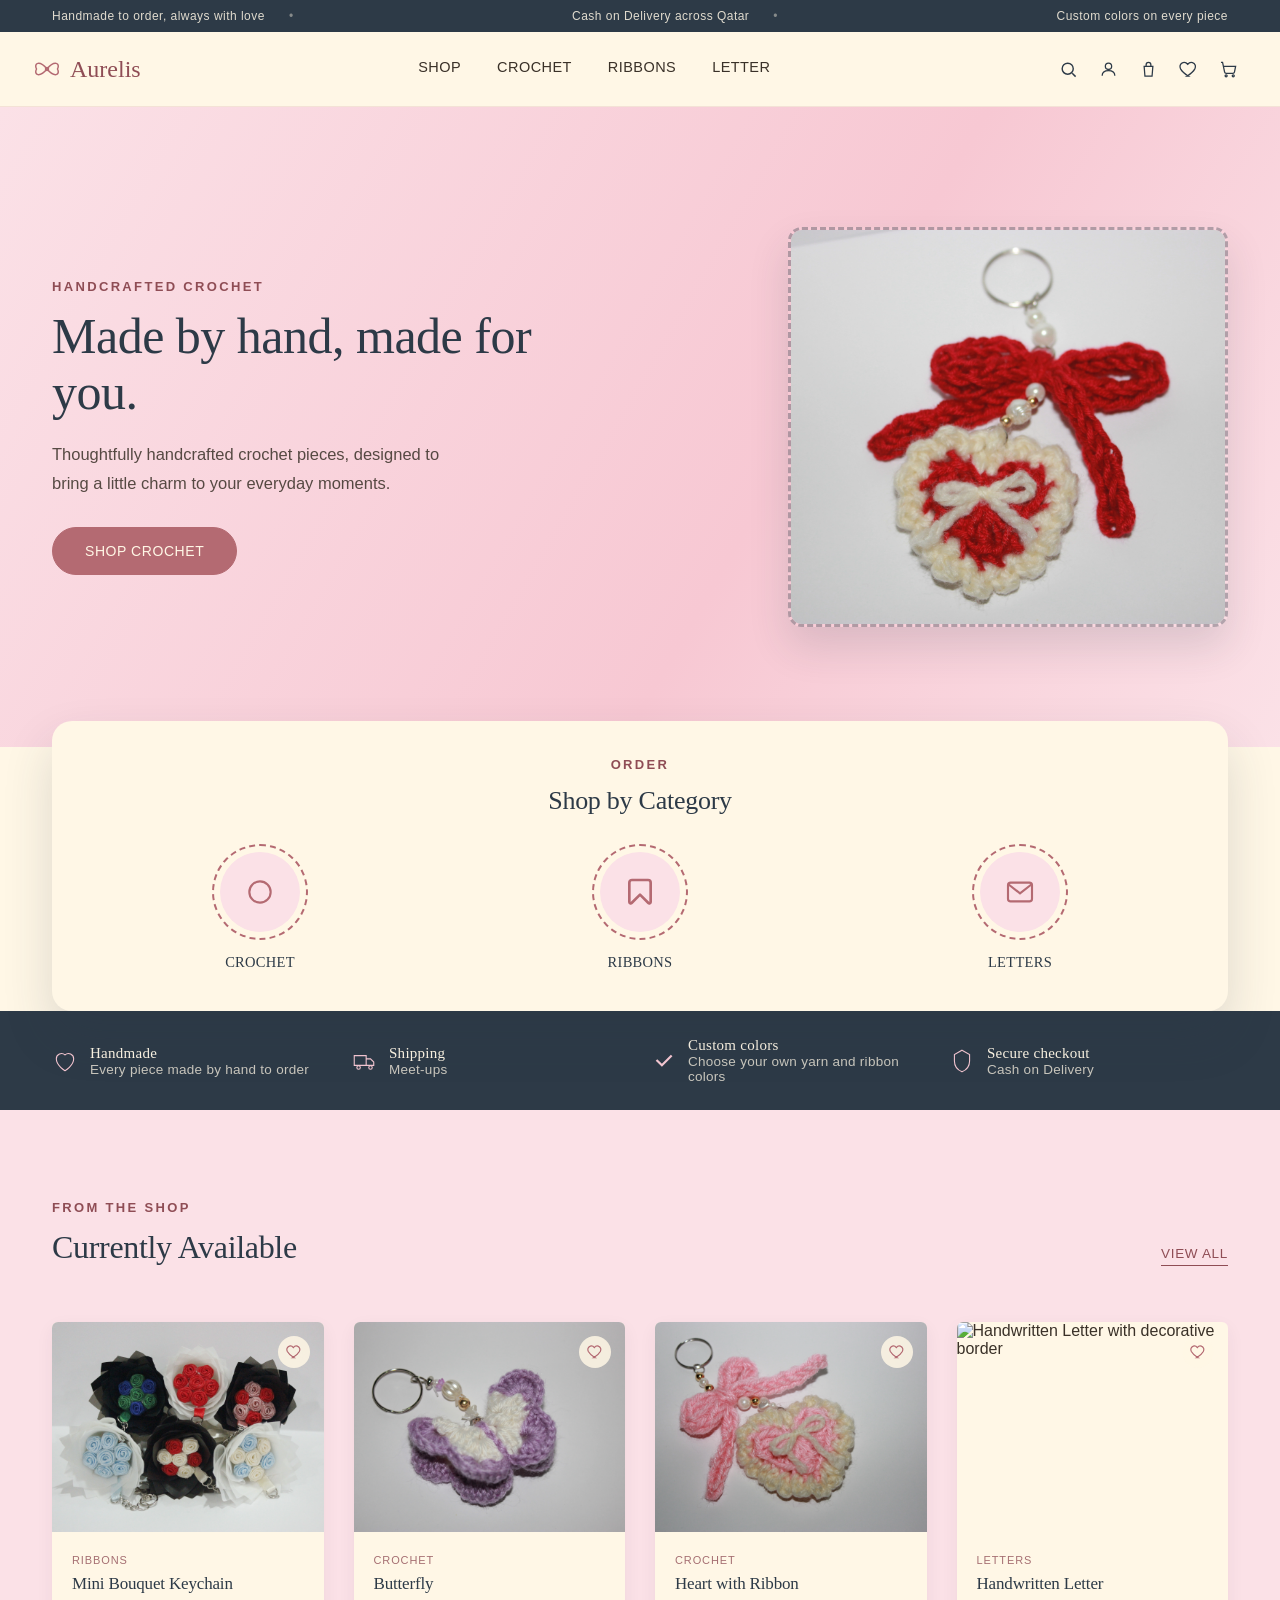
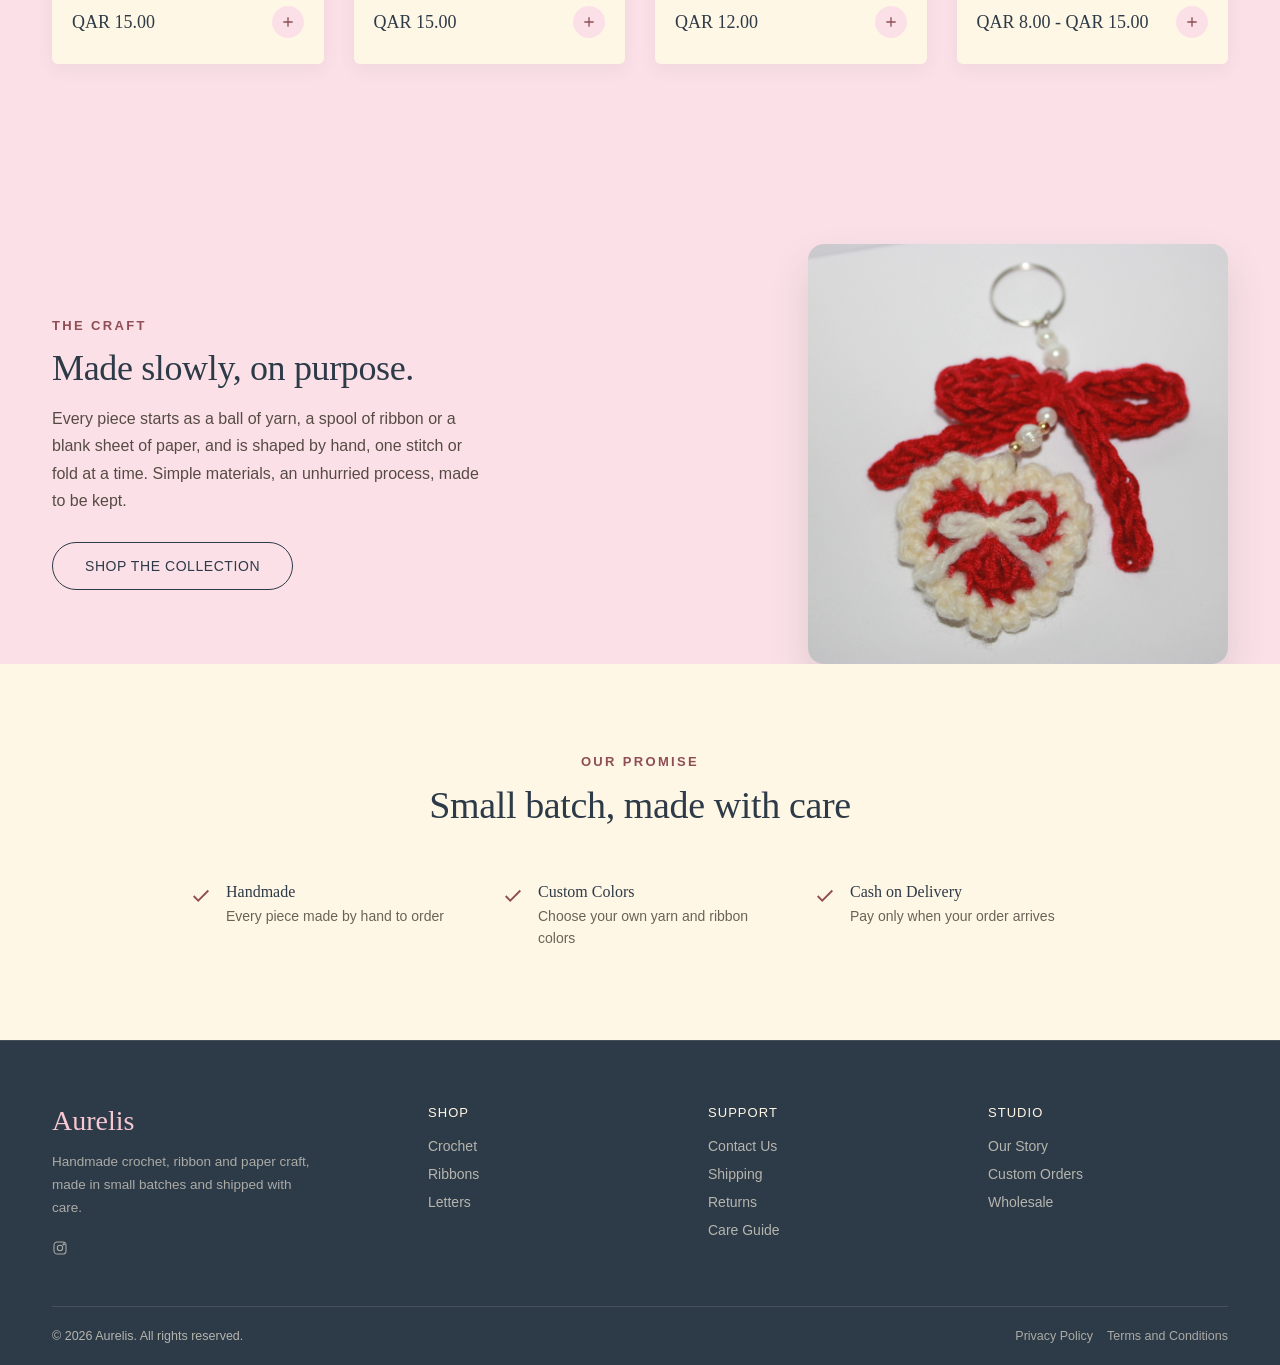
==== commit 0c4286b7: "Version 2.1.0" ====
--- a/index.html
+++ b/index.html
@@ -22,6 +22,14 @@
 </head>
 <body data-page="home">
 
+<div class="announce-bar">
+  <div class="wrap announce-row">
+    <span data-bind="announcement.items.0"></span>
+    <span data-bind="announcement.items.1"></span>
+    <span data-bind="announcement.items.2"></span>
+  </div>
+</div>
+
 <header>
   <div class="nav-row">
     <div class="logo">
@@ -29,100 +37,125 @@
       <span data-bind="site.brandName"></span>
     </div>
     <nav class="links" data-list="nav-links"></nav>
+    <div class="nav-icons">
+      <div class="search-wrap" id="searchWrap">
+        <input type="text" id="searchInput" class="search-input" placeholder="Search products…" aria-label="Search products">
+        <button type="button" class="icon-btn" id="searchToggle" aria-label="Search products" aria-expanded="false">
+          <svg viewBox="0 0 24 24" fill="none" stroke="currentColor" stroke-width="1.8"><circle cx="11" cy="11" r="7"/><path d="M21 21l-4.3-4.3"/></svg>
+        </button>
+      </div>
+      <a class="icon-btn" href="mailto:aurelis2058@gmail.com" aria-label="Order enquiries">
+        <svg viewBox="0 0 24 24" fill="none" stroke="currentColor" stroke-width="1.6"><circle cx="12" cy="8" r="4"/><path d="M4 20c0-4.4 3.6-6.5 8-6.5s8 2.1 8 6.5"/></svg>
+      </a>
+      <a class="icon-btn" href="shop.html" aria-label="Go to shop">
+        <svg viewBox="0 0 24 24" fill="none" stroke="currentColor" stroke-width="1.6"><path d="M6.5 8h11l-1 12.5h-9L6.5 8z"/><path d="M9 8V6a3 3 0 0 1 6 0v2"/></svg>
+      </a>
+      <a class="icon-btn" href="favorites.html" aria-label="View favorites">
+        <svg viewBox="0 0 24 24" fill="none" stroke="currentColor" stroke-width="1.6"><path d="M12 20.5s-7.5-4.6-10-9.3C.4 8 1.6 4.3 5 3.2c2.3-.7 4.5.2 6 2.2 1.5-2 3.7-2.9 6-2.2 3.4 1.1 4.6 4.8 3 8-2.5 4.7-10 9.3-10 9.3z"/></svg>
+        <span class="basket-count" data-role="favorites-count">0</span>
+      </a>
+      <a class="icon-btn" href="basket.html" aria-label="View basket">
+        <svg viewBox="0 0 24 24" fill="none" stroke="currentColor" stroke-width="1.6"><circle cx="9" cy="20" r="1.3"/><circle cx="18" cy="20" r="1.3"/><path d="M2.5 3h2l2.6 12.4a2 2 0 002 1.6h8.4a2 2 0 002-1.6L21 8H6"/></svg>
+        <span class="basket-count" data-role="basket-count">0</span>
+      </a>
+    </div>
     <button class="nav-toggle" id="navToggle" aria-label="Open menu" aria-expanded="false">
       <span></span><span></span><span></span>
     </button>
   </div>
 </header>
 
-<!-- ===================== HERO CAROUSEL ===================== -->
-<div class="hero">
-  <div class="slides" id="slides">
-
-    <div class="slide slide1">
-      <div class="wrap">
-        <div class="slide-text">
-          <span class="eyebrow" data-bind="hero.slides.0.eyebrow"></span>
-          <h1 data-bind="hero.slides.0.heading"></h1>
-          <p data-bind="hero.slides.0.body"></p>
-          <a class="btn" data-bind="hero.slides.0.ctaText" data-bind-href="hero.slides.0.ctaHref"></a>
-        </div>
-        <div class="hero-art">
-          <img data-bind-src="hero.slides.0.image" data-bind-alt="hero.slides.0.imageAlt" alt="">
-        </div>
-      </div>
+<!-- ===================== HERO (static) ===================== -->
+<div class="hero slide1">
+  <div class="wrap">
+    <div class="slide-text">
+      <span class="eyebrow" data-bind="hero.slides.0.eyebrow"></span>
+      <h1 data-bind="hero.slides.0.heading"></h1>
+      <p data-bind="hero.slides.0.body"></p>
+      <a class="btn" data-bind="hero.slides.0.ctaText" data-bind-href="hero.slides.0.ctaHref"></a>
     </div>
-
-    <div class="slide slide2">
-      <div class="wrap">
-        <div class="slide-text">
-          <span class="eyebrow" data-bind="hero.slides.1.eyebrow"></span>
-          <h1 data-bind="hero.slides.1.heading"></h1>
-          <p data-bind="hero.slides.1.body"></p>
-          <a class="btn outline" data-bind="hero.slides.1.ctaText" data-bind-href="hero.slides.1.ctaHref"></a>
-        </div>
-        <div class="hero-art">
-          <img data-bind-src="hero.slides.1.image" data-bind-alt="hero.slides.1.imageAlt" alt="">
-        </div>
-      </div>
+    <div class="hero-art">
+      <img data-bind-src="hero.slides.0.image" data-bind-alt="hero.slides.0.imageAlt" alt="">
     </div>
-
-    <div class="slide slide3">
-      <div class="wrap">
-        <div class="slide-text">
-          <span class="eyebrow" data-bind="hero.slides.2.eyebrow"></span>
-          <h1 data-bind="hero.slides.2.heading"></h1>
-          <p data-bind="hero.slides.2.body"></p>
-          <a class="btn" data-bind="hero.slides.2.ctaText" data-bind-href="hero.slides.2.ctaHref"></a>
-        </div>
-        <div class="hero-art">
-          <img data-bind-src="hero.slides.2.image" data-bind-alt="hero.slides.2.imageAlt" alt="">
-        </div>
-      </div>
-    </div>
-
-  </div>
-
-  <button type="button" class="hero-nav-btn prev" onclick="moveSlide(-1)" aria-label="Previous slide">
-    <svg viewBox="0 0 24 24" fill="none" stroke="#2D3A47" stroke-width="2" aria-hidden="true"><path d="M15 18l-6-6 6-6"/></svg>
-  </button>
-  <button type="button" class="hero-nav-btn next" onclick="moveSlide(1)" aria-label="Next slide">
-    <svg viewBox="0 0 24 24" fill="none" stroke="#2D3A47" stroke-width="2" aria-hidden="true"><path d="M9 18l6-6-6-6"/></svg>
-  </button>
-
-  <div class="dots">
-    <button type="button" class="dot active" onclick="goToSlide(0)" aria-label="Show slide 1"><svg viewBox="0 0 26 14" aria-hidden="true"><path d="M13 12C4 12 2 2 8 2c4 0 5 4 5 4s1-4 5-4c6 0 4 10-5 10Z" fill="#B46A72"/></svg></button>
-    <button type="button" class="dot" onclick="goToSlide(1)" aria-label="Show slide 2"><svg viewBox="0 0 26 14" aria-hidden="true"><path d="M13 12C4 12 2 2 8 2c4 0 5 4 5 4s1-4 5-4c6 0 4 10-5 10Z" fill="#B46A72"/></svg></button>
-    <button type="button" class="dot" onclick="goToSlide(2)" aria-label="Show slide 3"><svg viewBox="0 0 26 14" aria-hidden="true"><path d="M13 12C4 12 2 2 8 2c4 0 5 4 5 4s1-4 5-4c6 0 4 10-5 10Z" fill="#B46A72"/></svg></button>
   </div>
 </div>
+
+<!-- ===================== CATEGORIES (floating over hero) ===================== -->
+<section class="categories" id="shop">
+  <div class="wrap">
+    <div class="cat-float-card">
+      <div class="sec-head cat-sec-head">
+        <span class="eyebrow" data-bind="categoriesSection.eyebrow"></span>
+        <h2 data-bind="categoriesSection.heading"></h2>
+      </div>
+      <div class="cat-grid" data-list="categories"></div>
+    </div>
+  </div>
+</section>
 
 <!-- ===================== TRUST STRIP ===================== -->
 <div class="trust">
   <div class="wrap" data-list="trust"></div>
 </div>
 
-<!-- ===================== CATEGORIES ===================== -->
-<section class="categories" id="shop">
+<!-- ===================== PRODUCTS ===================== -->
+<section class="products" id="crochet">
   <div class="wrap">
-    <div class="sec-head">
-      <span class="eyebrow" data-bind="categoriesSection.eyebrow"></span>
-      <h2 data-bind="categoriesSection.heading"></h2>
-      <svg class="ribbon-underline" viewBox="0 0 150 14"><path d="M2 8c15 -12 30 8 40 -2s25 -10 35 0 25 8 35 -2 25 6 35 -2"/></svg>
+    <div class="sec-head sec-head-row">
+      <div>
+        <span class="eyebrow" data-bind="productsSection.eyebrow"></span>
+        <h2 data-bind="productsSection.heading"></h2>
+      </div>
+      <a class="view-all" data-bind="productsSection.viewAllText" data-bind-href="productsSection.viewAllHref"></a>
     </div>
-    <div class="cat-grid" data-list="categories"></div>
+    <div class="product-grid" data-list="products"></div>
   </div>
 </section>
 
-<!-- ===================== PRODUCTS ===================== -->
-<section class="products" id="crochet">
+<!-- ===================== THE RITUAL / OUR PROMISE ===================== -->
+<section class="promo" id="about">
+  <div class="wrap">
+    <div class="promo-text">
+      <span class="eyebrow" data-bind="ritual.eyebrow"></span>
+      <h2 data-bind="ritual.heading"></h2>
+      <p data-bind="ritual.body"></p>
+      <a class="btn outline" data-bind="ritual.ctaText" data-bind-href="ritual.ctaHref"></a>
+    </div>
+    <div class="promo-art">
+      <img data-bind-src="ritual.image" data-bind-alt="ritual.imageAlt" alt="">
+    </div>
+  </div>
+</section>
+
+<section class="promise">
   <div class="wrap">
     <div class="sec-head">
-      <span class="eyebrow" data-bind="productsSection.eyebrow"></span>
-      <h2 data-bind="productsSection.heading"></h2>
-      <svg class="ribbon-underline" viewBox="0 0 150 14"><path d="M2 8c15 -12 30 8 40 -2s25 -10 35 0 25 8 35 -2 25 6 35 -2"/></svg>
+      <span class="eyebrow" data-bind="promiseSection.eyebrow"></span>
+      <h2 data-bind="promiseSection.heading"></h2>
     </div>
-    <div class="product-grid" data-list="products"></div>
+    <div class="promise-grid">
+      <div class="promise-item">
+        <svg viewBox="0 0 24 24" fill="none" stroke="currentColor" stroke-width="2"><path d="M20 6L9 17l-5-5"/></svg>
+        <div>
+          <strong data-bind="promiseSection.items.0.title"></strong>
+          <span data-bind="promiseSection.items.0.text"></span>
+        </div>
+      </div>
+      <div class="promise-item">
+        <svg viewBox="0 0 24 24" fill="none" stroke="currentColor" stroke-width="2"><path d="M20 6L9 17l-5-5"/></svg>
+        <div>
+          <strong data-bind="promiseSection.items.1.title"></strong>
+          <span data-bind="promiseSection.items.1.text"></span>
+        </div>
+      </div>
+      <div class="promise-item">
+        <svg viewBox="0 0 24 24" fill="none" stroke="currentColor" stroke-width="2"><path d="M20 6L9 17l-5-5"/></svg>
+        <div>
+          <strong data-bind="promiseSection.items.2.title"></strong>
+          <span data-bind="promiseSection.items.2.text"></span>
+        </div>
+      </div>
+    </div>
   </div>
 </section>
 
--- a/styles.css
+++ b/styles.css
@@ -42,6 +42,23 @@
 }
 .ribbon-underline path{stroke:var(--rosewood); stroke-width:3; fill:none; stroke-linecap:round;}
 
+/* =================== ANNOUNCEMENT BAR =================== */
+.announce-bar{
+  background:var(--midnight); color:var(--cream);
+  font-size:12px; letter-spacing:0.04em;
+}
+.announce-row{
+  display:flex; justify-content:space-between; align-items:center;
+  gap:24px; padding:9px 32px; overflow-x:auto; white-space:nowrap;
+}
+.announce-row span{opacity:0.85;}
+.announce-row span:not(:last-child)::after{
+  content:'•'; margin-left:24px; opacity:0.5;
+}
+@media(max-width:768px){
+  .announce-row{justify-content:flex-start;}
+}
+
 /* =================== HEADER =================== */
 header{
   position:sticky; top:0; z-index:100;
@@ -69,6 +86,54 @@
 nav.links a:hover{color:var(--rosewood-deep);}
 nav.links a:hover::after{width:100%;}
 
+/* ---------- nav icons: search / account / basket ---------- */
+.nav-icons{display:flex; align-items:center; gap:2px; flex-shrink:0;}
+.icon-btn{
+  position:relative;
+  width:38px; height:38px; border-radius:50%; padding:0; border:none; background:none; cursor:pointer;
+  display:flex; align-items:center; justify-content:center; color:var(--midnight);
+  transition:background-color .2s ease, color .2s ease;
+}
+.icon-btn:hover{background:var(--blush-soft); color:var(--rosewood-deep);}
+.icon-btn:focus-visible{outline:2px solid var(--rosewood); outline-offset:2px;}
+.icon-btn svg{width:19px; height:19px;}
+.basket-count{
+  position:absolute; top:1px; right:1px; min-width:16px; height:16px; padding:0 3px;
+  display:none; align-items:center; justify-content:center;
+  background:var(--rosewood); color:var(--cream); border-radius:999px;
+  font-family:'Jost',sans-serif; font-size:10px; font-weight:600; line-height:1;
+}
+.search-wrap{display:flex; align-items:center; position:relative;}
+.search-input{
+  width:0; opacity:0; padding:0; margin-right:0; height:36px;
+  border:1.5px solid rgba(45,58,71,0.22); border-radius:999px;
+  background:var(--cream); font-family:'Jost',sans-serif; font-size:13.5px; color:var(--ink);
+  transition:width .25s ease, opacity .2s ease, padding .25s ease, margin .25s ease;
+}
+.search-wrap.open .search-input{width:190px; opacity:1; padding:0 16px; margin-right:6px;}
+.search-input:focus{outline:none; border-color:var(--rosewood);}
+.search-suggestions{
+  display:none; position:absolute; top:calc(100% + 8px); right:0; width:290px; max-width:80vw;
+  background:var(--cream); border-radius:12px; box-shadow:0 16px 32px rgba(45,58,71,0.18);
+  max-height:340px; overflow-y:auto; z-index:60;
+}
+.search-suggestions.show{display:block;}
+.suggestion-item{
+  display:flex; align-items:center; gap:12px; width:100%; padding:10px 14px;
+  background:none; border:none; border-bottom:1px solid rgba(45,58,71,0.06);
+  text-align:left; cursor:pointer; font-family:'Jost',sans-serif;
+}
+.suggestion-item:last-child{border-bottom:none;}
+.suggestion-item:hover, .suggestion-item:focus-visible{background:var(--blush-soft);}
+.suggestion-item img{width:40px; height:40px; border-radius:8px; object-fit:cover; flex-shrink:0;}
+.suggestion-info{display:flex; flex-direction:column; gap:2px; min-width:0;}
+.suggestion-name{font-size:13.5px; color:var(--midnight); font-weight:500; white-space:nowrap; overflow:hidden; text-overflow:ellipsis;}
+.suggestion-meta{font-size:11.5px; color:var(--rosewood-deep); opacity:0.85;}
+.suggestion-empty{padding:14px; font-size:13px; color:var(--ink); opacity:0.7; text-align:center;}
+.search-empty{
+  display:none; text-align:center; font-size:14.5px; opacity:0.6; padding:30px 0 0;
+}
+
 /* ---------- mobile nav toggle ---------- */
 .nav-toggle{
   display:none; flex-direction:column; justify-content:center; gap:5px;
@@ -83,23 +148,13 @@
 .nav-toggle.open span:nth-child(2){opacity:0;}
 .nav-toggle.open span:nth-child(3){transform:translateY(-7px) rotate(-45deg);}
 
-/* =================== HERO CAROUSEL =================== */
+/* =================== HERO (static) =================== */
 .hero{
   position:relative;
   overflow:hidden;
   height:640px;
 }
-.slides{
-  display:flex; height:100%;
-  transition:transform .9s cubic-bezier(.65,0,.35,1);
-}
-.slide{
-  min-width:100%; height:100%;
-  display:flex; align-items:center;
-  position:relative;
-  overflow:hidden;
-}
-.slide .wrap{display:flex; align-items:center; justify-content:space-between; width:100%; gap:40px;}
+.hero > .wrap{display:flex; align-items:center; justify-content:space-between; width:100%; height:100%; gap:40px;}
 .slide-text{max-width:480px; position:relative; z-index:3;}
 .eyebrow{
   font-size:13px; letter-spacing:0.18em; text-transform:uppercase;
@@ -120,8 +175,6 @@
 .btn.outline:hover{background:var(--midnight); color:var(--cream);}
 
 .slide1{background:linear-gradient(120deg, var(--blush-soft) 0%, var(--blush) 60%, var(--blush-soft) 100%);}
-.slide2{background:linear-gradient(120deg, #eef1e6 0%, var(--sage) 75%, #eef1e6 100%);}
-.slide3{background:linear-gradient(120deg, #eef2f5 0%, var(--mist) 75%, #eef2f5 100%);}
 
 .hero-art{
   width:100%; max-width:440px; aspect-ratio:440/400;
@@ -132,28 +185,6 @@
 }
 .hero-art img{width:100%; height:100%; object-fit:cover; display:block;}
 
-.dots{
-  position:absolute; bottom:30px; left:50%; transform:translateX(-50%);
-  display:flex; gap:14px; z-index:5;
-}
-.dot{width:26px; height:14px; padding:0; border:none; background:none; cursor:pointer; opacity:0.4; transition:opacity .25s ease;}
-.dot.active{opacity:1;}
-.dot svg{width:100%; height:100%; display:block;}
-.dot:focus-visible{outline:2px solid var(--rosewood); outline-offset:3px;}
-
-.hero-nav-btn{
-  position:absolute; top:50%; transform:translateY(-50%);
-  width:44px; height:44px; border-radius:50%; padding:0; font:inherit;
-  background:rgba(255,247,230,0.7); border:1px solid rgba(45,58,71,0.2);
-  display:flex; align-items:center; justify-content:center; cursor:pointer;
-  z-index:5; transition:background-color .2s ease;
-}
-.hero-nav-btn:hover{background:rgba(255,247,230,0.95);}
-.hero-nav-btn:focus-visible{outline:2px solid var(--midnight); outline-offset:3px;}
-.hero-nav-btn.prev{left:24px;}
-.hero-nav-btn.next{right:24px;}
-.hero-nav-btn svg{width:16px; height:16px;}
-
 .add-btn{
   width:32px; height:32px; flex-shrink:0; border-radius:50%;
   display:flex; align-items:center; justify-content:center;
@@ -180,13 +211,37 @@
 .sec-head{text-align:center; margin-bottom:56px;}
 .sec-head .eyebrow{text-align:center;}
 .sec-head h2{font-size:38px;}
-
-/* =================== CATEGORIES =================== */
-.categories{background:var(--cream);}
+.sec-head-row{
+  display:flex; align-items:flex-end; justify-content:space-between;
+  text-align:left; gap:20px;
+}
+.sec-head-row .eyebrow{text-align:left;}
+.sec-head-row h2{font-size:32px;}
+.view-all{
+  font-size:13.5px; letter-spacing:0.05em; text-transform:uppercase;
+  color:var(--rosewood-deep); font-weight:500; white-space:nowrap;
+  padding-bottom:4px; border-bottom:1.5px solid var(--rosewood-deep);
+  transition:opacity .2s ease;
+}
+.view-all:hover{opacity:0.7;}
+@media(max-width:640px){
+  .sec-head-row{flex-direction:column; align-items:flex-start; gap:10px;}
+}
+
+/* =================== CATEGORIES (floating card over hero) =================== */
+.categories{background:transparent; position:relative; z-index:10; padding:0;}
+.cat-float-card{
+  background:var(--cream); border-radius:20px;
+  box-shadow:0 24px 50px rgba(45,58,71,0.16);
+  padding:36px 32px 40px;
+  margin-top:-26px;
+}
+.cat-sec-head{margin-bottom:28px;}
+.cat-sec-head h2{font-size:26px;}
 .cat-grid{display:grid; grid-template-columns:repeat(3,1fr); gap:clamp(12px,4vw,28px);}
 .cat-card{text-align:center; cursor:pointer; min-width:0;}
 .cat-circle{
-  width:100%; max-width:130px; aspect-ratio:1/1; border-radius:50%; margin:0 auto 18px;
+  width:100%; max-width:96px; aspect-ratio:1/1; border-radius:50%; margin:0 auto 14px;
   display:flex; align-items:center; justify-content:center;
   border:2px dashed var(--rosewood); padding:6px;
   transition:transform .25s ease;
@@ -196,8 +251,11 @@
   width:100%; height:100%; border-radius:50%;
   display:flex; align-items:center; justify-content:center;
 }
-.cat-circle-inner svg{width:40%; height:40%; max-width:52px; max-height:52px;}
-.cat-card h3{font-size:clamp(13px,3.6vw,16px); font-weight:500;}
+.cat-circle-inner svg{width:40%; height:40%; max-width:40px; max-height:40px;}
+.cat-card h3{font-size:clamp(12px,3.6vw,14.5px); font-weight:500; letter-spacing:0.02em; text-transform:uppercase;}
+@media(max-width:640px){
+  .cat-float-card{border-radius:16px; padding:28px 20px 32px; margin-top:-18px;}
+}
 
 /* =================== PRODUCT GRID =================== */
 .products{background:var(--blush-soft); position:relative;}
@@ -217,9 +275,14 @@
 .heart{
   position:absolute; top:14px; right:14px; width:32px; height:32px; border-radius:50%;
   background:rgba(255,247,230,0.85); display:flex; align-items:center; justify-content:center;
-  cursor:pointer;
-}
-.heart svg{width:16px; height:16px; stroke:var(--rosewood); fill:none;}
+  cursor:pointer; border:none; padding:0; z-index:2;
+  transition:background-color .2s ease, transform .15s ease;
+}
+.heart svg{width:16px; height:16px; stroke:var(--rosewood); fill:none; transition:fill .2s ease, stroke .2s ease;}
+.heart:hover{background:var(--cream); transform:scale(1.08);}
+.heart:active{transform:scale(0.92);}
+.heart:focus-visible{outline:2px solid var(--rosewood); outline-offset:2px;}
+.heart.active svg{fill:var(--rosewood); stroke:var(--rosewood);}
 .tag{
   position:absolute; top:14px; left:0; background:var(--rosewood); color:var(--cream);
   font-size:11px; letter-spacing:0.04em; text-transform:uppercase; padding:5px 14px 5px 12px;
@@ -231,14 +294,50 @@
 .price-row{display:flex; align-items:center; justify-content:space-between; margin-top:12px;}
 .price{font-family:'Fraunces',serif; font-size:18px; color:var(--midnight);}
 
-/* =================== PROMO BANNER =================== */
-.promo{background:var(--sage); position:relative; overflow:hidden;}
-.promo .wrap{display:flex; align-items:center; justify-content:space-between; gap:40px;}
-.promo-text{max-width:480px;}
-.promo-text .eyebrow{color:var(--midnight);}
-.promo-text h2{font-size:36px; color:var(--midnight);}
-.promo-text p{margin-top:16px; font-size:16px; color:var(--midnight); opacity:0.85; line-height:1.7;}
-.promo-art{width:260px; height:260px;}
+.shop-filters{display:flex; flex-wrap:wrap; justify-content:center; gap:10px; margin-bottom:36px;}
+.filter-pill{
+  padding:9px 20px; border-radius:999px; border:1.5px solid var(--blush);
+  background:var(--cream); color:var(--midnight); font-family:'Jost',sans-serif;
+  font-size:13.5px; letter-spacing:0.02em; cursor:pointer;
+  transition:background-color .2s ease, color .2s ease, border-color .2s ease;
+}
+.filter-pill:hover{border-color:var(--rosewood);}
+.filter-pill.active{background:var(--rosewood); border-color:var(--rosewood); color:var(--cream);}
+.filter-pill:focus-visible{outline:2px solid var(--rosewood); outline-offset:2px;}
+
+/* =================== PROMO / RITUAL BANNER =================== */
+.promo{background:var(--blush-soft); position:relative; overflow:hidden; padding-bottom:0;}
+.promo .wrap{display:flex; align-items:center; justify-content:space-between; gap:60px;}
+.promo-text{max-width:440px;}
+.promo-text .eyebrow{color:var(--rosewood-deep);}
+.promo-text h2{font-size:36px;}
+.promo-text p{margin-top:16px; font-size:16px; color:var(--ink); opacity:0.85; line-height:1.7;}
+.promo-text .btn{margin-top:28px;}
+.promo-art{
+  width:100%; max-width:420px; aspect-ratio:1/1; border-radius:16px;
+  overflow:hidden; box-shadow:0 20px 40px rgba(45,58,71,0.14); flex-shrink:0;
+}
+.promo-art img{width:100%; height:100%; object-fit:cover;}
+
+/* =================== OUR PROMISE =================== */
+.promise{background:var(--cream);}
+.promise-grid{
+  display:grid; grid-template-columns:repeat(3,1fr); gap:36px;
+  max-width:900px; margin:0 auto;
+}
+.promise-item{display:flex; align-items:flex-start; gap:14px; text-align:left;}
+.promise-item svg{
+  width:22px; height:22px; flex-shrink:0; margin-top:2px;
+  stroke:var(--rosewood-deep);
+}
+.promise-item strong{
+  display:block; font-family:'Fraunces',serif; font-size:16px; font-weight:500;
+  color:var(--midnight); margin-bottom:4px;
+}
+.promise-item span{font-size:14px; opacity:0.75; line-height:1.6;}
+@media(max-width:768px){
+  .promise-grid{grid-template-columns:1fr; max-width:380px;}
+}
 
 /* =================== NEWSLETTER =================== */
 .newsletter{
@@ -304,6 +403,8 @@
 .order-item{
   display:grid; grid-template-columns:1fr auto auto; align-items:center; gap:20px;
 }
+.order-item-headline{display:flex; align-items:center; gap:14px; min-width:0;}
+.order-item-photo{width:56px; height:56px; border-radius:10px; object-fit:cover; flex-shrink:0; background:var(--blush-soft);}
 .order-item-name{font-weight:500; font-size:15.5px;}
 .order-item-unit{display:block; font-size:12.5px; opacity:0.6; margin-top:3px;}
 .order-item-price{font-family:'Fraunces',serif; font-size:15px; color:var(--rosewood-deep); text-align:right; min-width:70px;}
@@ -439,9 +540,44 @@
 }
 .form-msg.show{display:block;}
 .form-msg.error{background:rgba(180,106,114,0.12); color:var(--rosewood-deep); border:1px solid rgba(180,106,114,0.3);}
+.form-msg.success{background:rgba(168,181,138,0.18); color:var(--sage-deep); border:1px solid rgba(168,181,138,0.35);}
+.form-msg.success a{color:var(--rosewood-deep); font-weight:600; text-decoration:underline;}
 
 .submit-row{margin-top:28px; text-align:center;}
 .submit-row .btn{border:none; cursor:pointer; font:inherit; letter-spacing:0.04em;}
+
+/* ---------- add-to-basket bar (category pages) ---------- */
+.basket-add-bar{
+  display:flex; align-items:center; justify-content:space-between; gap:20px;
+  background:var(--blush-soft); border-radius:12px; padding:22px 26px;
+}
+.basket-add-summary{display:flex; flex-direction:column; gap:2px;}
+.basket-add-summary span:first-child{font-size:12px; text-transform:uppercase; letter-spacing:0.06em; color:var(--rosewood-deep);}
+.basket-add-summary span[data-role="subtotal"]{font-family:'Fraunces',serif; font-size:22px; color:var(--midnight);}
+.basket-add-bar .btn{margin:0; border:none; cursor:pointer; font:inherit; letter-spacing:0.04em; flex-shrink:0;}
+
+/* ---------- basket page ---------- */
+.basket-line{
+  display:grid; grid-template-columns:1fr auto auto; align-items:start; gap:18px;
+  padding:20px 0; border-bottom:1px solid rgba(180,106,114,0.18);
+}
+.basket-line-main{display:flex; flex-direction:column; gap:4px;}
+.basket-line-cat{
+  align-self:flex-start; font-size:11px; text-transform:uppercase; letter-spacing:0.06em;
+  color:var(--rosewood-deep); background:var(--blush); border-radius:999px; padding:3px 10px; margin-bottom:4px;
+}
+.basket-line-name{font-weight:500; font-size:15.5px;}
+.basket-line-sub{font-size:12.5px; opacity:0.65; font-style:italic;}
+.basket-line-price{font-family:'Fraunces',serif; font-size:15px; color:var(--rosewood-deep); white-space:nowrap; padding-top:2px;}
+.basket-remove-btn{
+  width:28px; height:28px; border-radius:50%; border:none; background:none; cursor:pointer;
+  color:var(--rosewood-deep); font-size:20px; line-height:1; display:flex; align-items:center; justify-content:center;
+  transition:background-color .2s ease;
+}
+.basket-remove-btn:hover{background:var(--blush-soft);}
+
+.basket-empty{text-align:center; padding:40px 20px;}
+.basket-empty p{font-size:15px; opacity:0.75; margin:10px 0 24px;}
 
 /* ---------- receipt ---------- */
 .receipt-wrap{display:none;}
@@ -489,6 +625,9 @@
   nav.links.open{max-height:320px; opacity:1;}
   nav.links a{width:100%; text-align:center; padding:16px 0;}
   nav.links a::after{display:none;}
+  .icon-btn{width:34px; height:34px;}
+  .icon-btn svg{width:17px; height:17px;}
+  .search-wrap.open .search-input{width:130px;}
 }
 
 @media(max-width:640px){
@@ -503,6 +642,9 @@
   .form-grid{grid-template-columns:1fr;}
   .receipt-head{flex-direction:column; gap:14px;}
   .receipt-head .receipt-meta{text-align:left;}
+  .basket-add-bar{flex-direction:column; align-items:stretch; text-align:center;}
+  .basket-line{grid-template-columns:1fr; text-align:left;}
+  .basket-remove-btn{justify-self:flex-end;}
 }
 
 /* =================== 404 PAGE =================== */
@@ -542,10 +684,10 @@
   nav.links{gap:13px;}
   .slide-text h1{font-size:36px;}
   .hero{height:auto; padding:80px 0 70px;}
-  .slide .wrap{flex-direction:column; text-align:center;}
+  .hero > .wrap{flex-direction:column; text-align:center;}
   .slide-text{margin:0 auto;}
-  .hero-nav-btn{top:auto; bottom:16px; transform:none;}
-  .dots{bottom:16px;}
-  .promo .wrap{flex-direction:column; text-align:center;}
+  .promo .wrap{flex-direction:column; text-align:center; padding-bottom:50px;}
+  .promo-text{text-align:center; max-width:100%;}
+  .promo-text .eyebrow{text-align:center;}
   .foot-bottom{flex-direction:column; text-align:center;}
 }
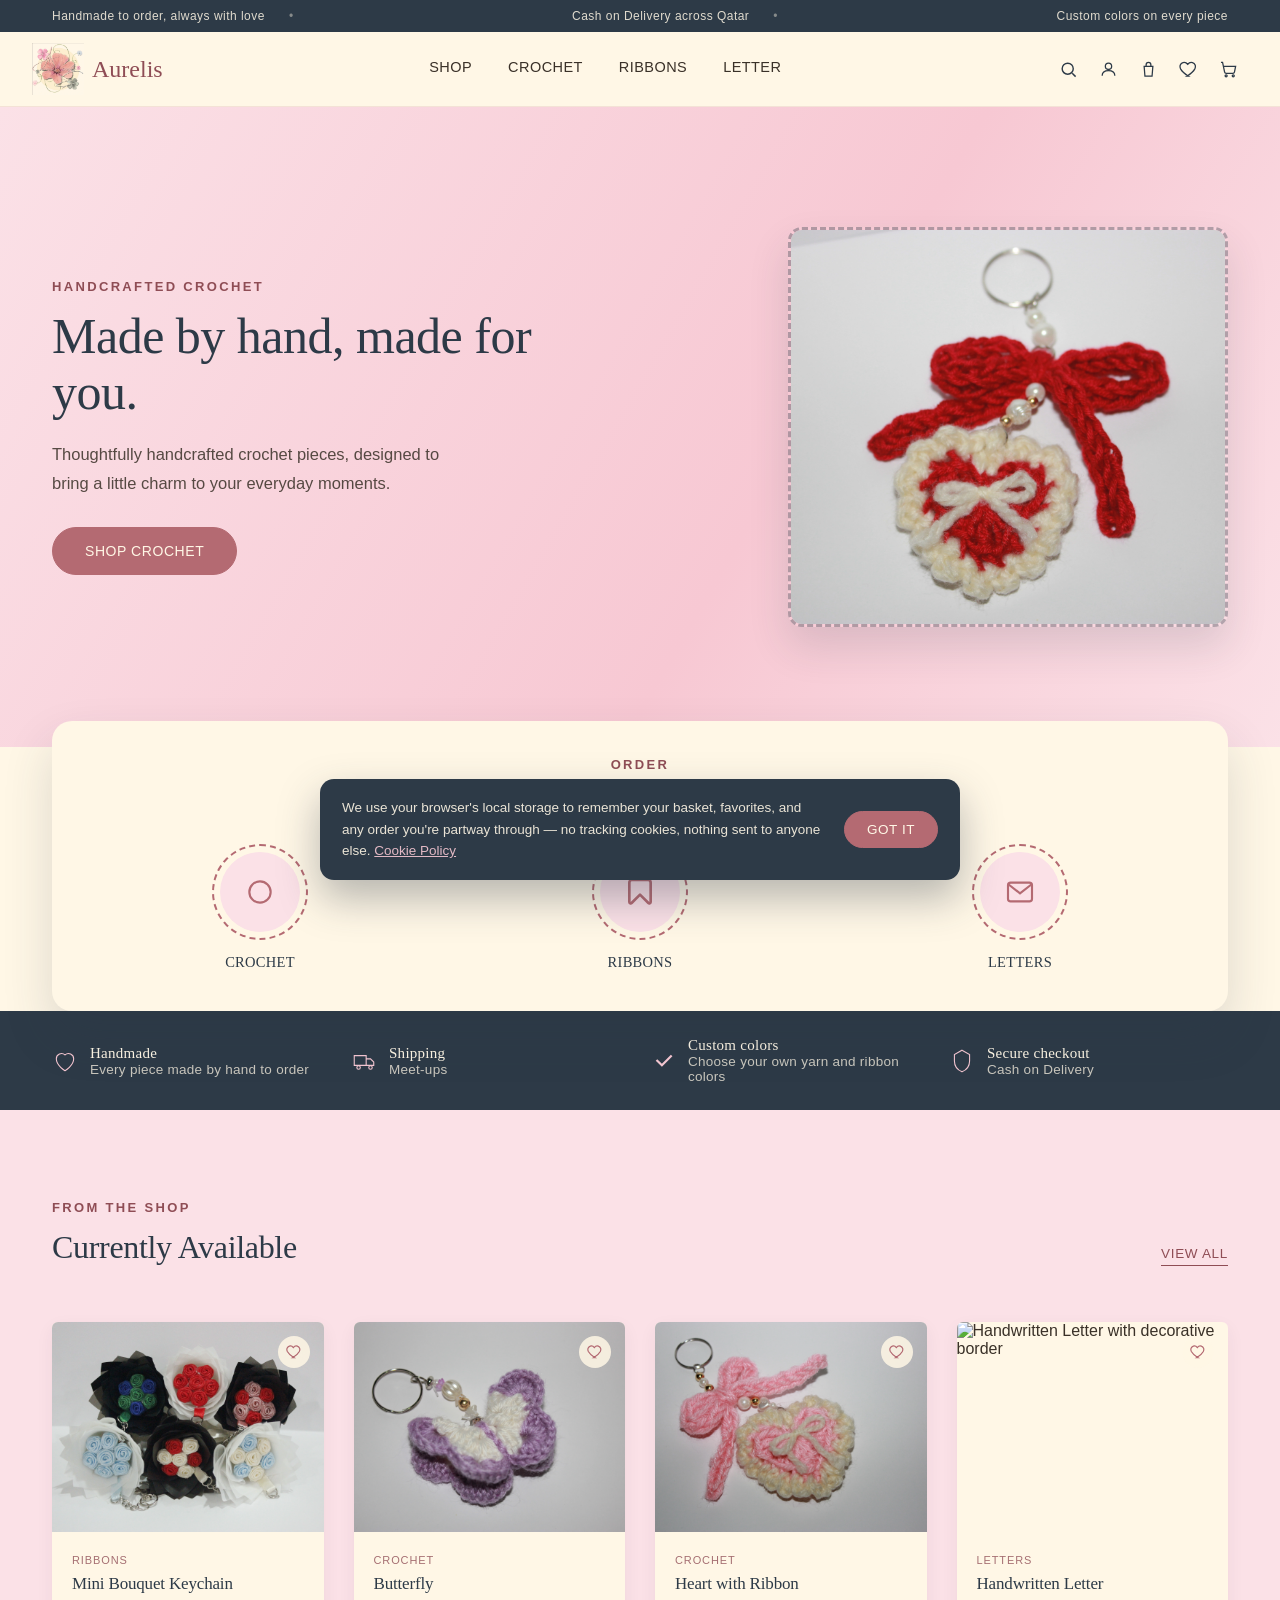
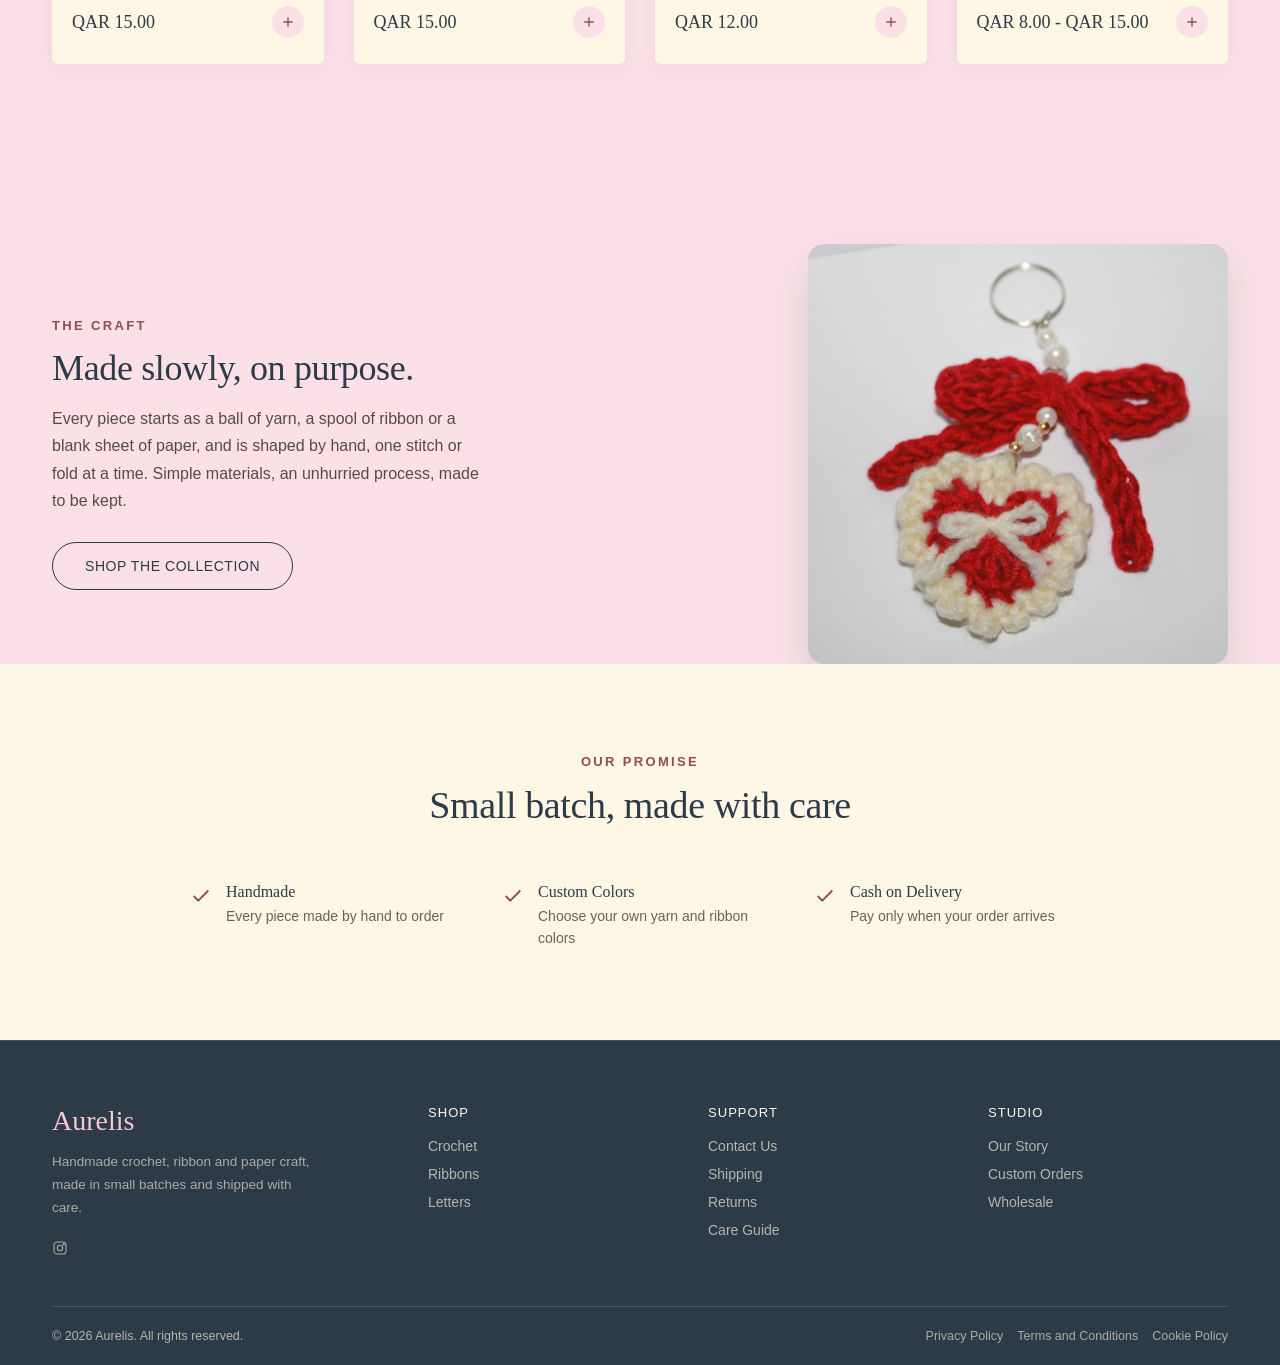
==== commit bf136dfb: "Logo Update" ====
--- a/index.html
+++ b/index.html
@@ -15,6 +15,7 @@
 <meta http-equiv="Content-Security-Policy" content="default-src 'self'; script-src 'self' 'unsafe-inline' https://cdn.jsdelivr.net https://cdnjs.cloudflare.com; style-src 'self' 'unsafe-inline' https://fonts.googleapis.com; font-src 'self' https://fonts.gstatic.com; img-src 'self' data: https:; connect-src 'self' https://api.emailjs.com; frame-ancestors 'self'; base-uri 'self'; form-action 'self';">
 <meta name="referrer" content="strict-origin-when-cross-origin">
 <title>Handmade Crochet, Ribbon and Craft</title>
+<link rel="icon" type="image/webp" href="assets/images/logo.webp">
 <link rel="preconnect" href="https://fonts.googleapis.com">
 <link rel="preconnect" href="https://fonts.gstatic.com" crossorigin>
 <link href="https://fonts.googleapis.com/css2?family=Fraunces:opsz,wght@9..144,300;9..144,500;9..144,600&family=Parisienne&family=Jost:wght@300;400;500;600&display=swap" rel="stylesheet">
@@ -33,7 +34,7 @@
 <header>
   <div class="nav-row">
     <div class="logo">
-      <svg viewBox="0 0 40 40" fill="none"><path d="M20 20 C10 8, 2 12, 6 20 C2 28, 10 32, 20 20 C30 32, 38 28, 34 20 C38 12, 30 8, 20 20Z" stroke="#B46A72" stroke-width="2"/><circle cx="20" cy="20" r="3" fill="#B46A72"/></svg>
+      <img class="logo-img" src="assets/images/logo.webp" alt="" width="52" height="52">
       <span data-bind="site.brandName"></span>
     </div>
     <nav class="links" data-list="nav-links"></nav>
--- a/styles.css
+++ b/styles.css
@@ -68,7 +68,7 @@
 }
 .nav-row{
   display:flex; align-items:center; justify-content:space-between;
-  padding:18px 32px;
+  padding:11px 32px;
 }
 .logo{
   font-family:'Parisienne', cursive;
@@ -76,7 +76,11 @@
   color:var(--rosewood-deep);
   display:flex; align-items:center; gap:8px;
 }
-.logo svg{width:30px; height:30px;}
+.logo-img{
+  width:52px; height:52px; flex-shrink:0; object-fit:contain;
+  /* the logo file has a white background; multiply lets the cream header show through */
+  mix-blend-mode:multiply;
+}
 nav.links{display:flex; gap:36px; font-size:14.5px; letter-spacing:0.03em; text-transform:uppercase;}
 nav.links a{position:relative; padding-bottom:4px; transition:color .2s;}
 nav.links a::after{
@@ -304,6 +308,17 @@
 .filter-pill:hover{border-color:var(--rosewood);}
 .filter-pill.active{background:var(--rosewood); border-color:var(--rosewood); color:var(--cream);}
 .filter-pill:focus-visible{outline:2px solid var(--rosewood); outline-offset:2px;}
+
+.cookie-banner{
+  position:fixed; left:20px; right:20px; bottom:20px; z-index:200;
+  max-width:640px; margin:0 auto; background:var(--midnight); color:var(--cream);
+  border-radius:14px; padding:18px 22px; display:flex; align-items:center; gap:18px;
+  flex-wrap:wrap; box-shadow:0 18px 40px rgba(45,58,71,0.35);
+  font-family:'Jost',sans-serif;
+}
+.cookie-banner p{flex:1 1 320px; font-size:13.5px; line-height:1.6; opacity:0.9; margin:0;}
+.cookie-banner p a{color:var(--blush); text-decoration:underline;}
+.cookie-banner .btn{margin-top:0; flex-shrink:0; padding:10px 22px; font-size:13.5px;}
 
 /* =================== PROMO / RITUAL BANNER =================== */
 .promo{background:var(--blush-soft); position:relative; overflow:hidden; padding-bottom:0;}
@@ -400,6 +415,11 @@
 
 .order-items{display:flex; flex-direction:column; gap:0;}
 .order-item-card{border-bottom:1px solid rgba(180,106,114,0.18); padding:18px 0;}
+.order-item-card.highlight{animation:item-highlight 1.6s ease;}
+@keyframes item-highlight{
+  0%{background-color:var(--blush-soft);}
+  100%{background-color:transparent;}
+}
 .order-item{
   display:grid; grid-template-columns:1fr auto auto; align-items:center; gap:20px;
 }
@@ -627,6 +647,8 @@
   nav.links a::after{display:none;}
   .icon-btn{width:34px; height:34px;}
   .icon-btn svg{width:17px; height:17px;}
+  .nav-row{padding-top:13px; padding-bottom:13px;}
+  .logo-img{width:44px; height:44px;}
   .search-wrap.open .search-input{width:130px;}
 }
 
